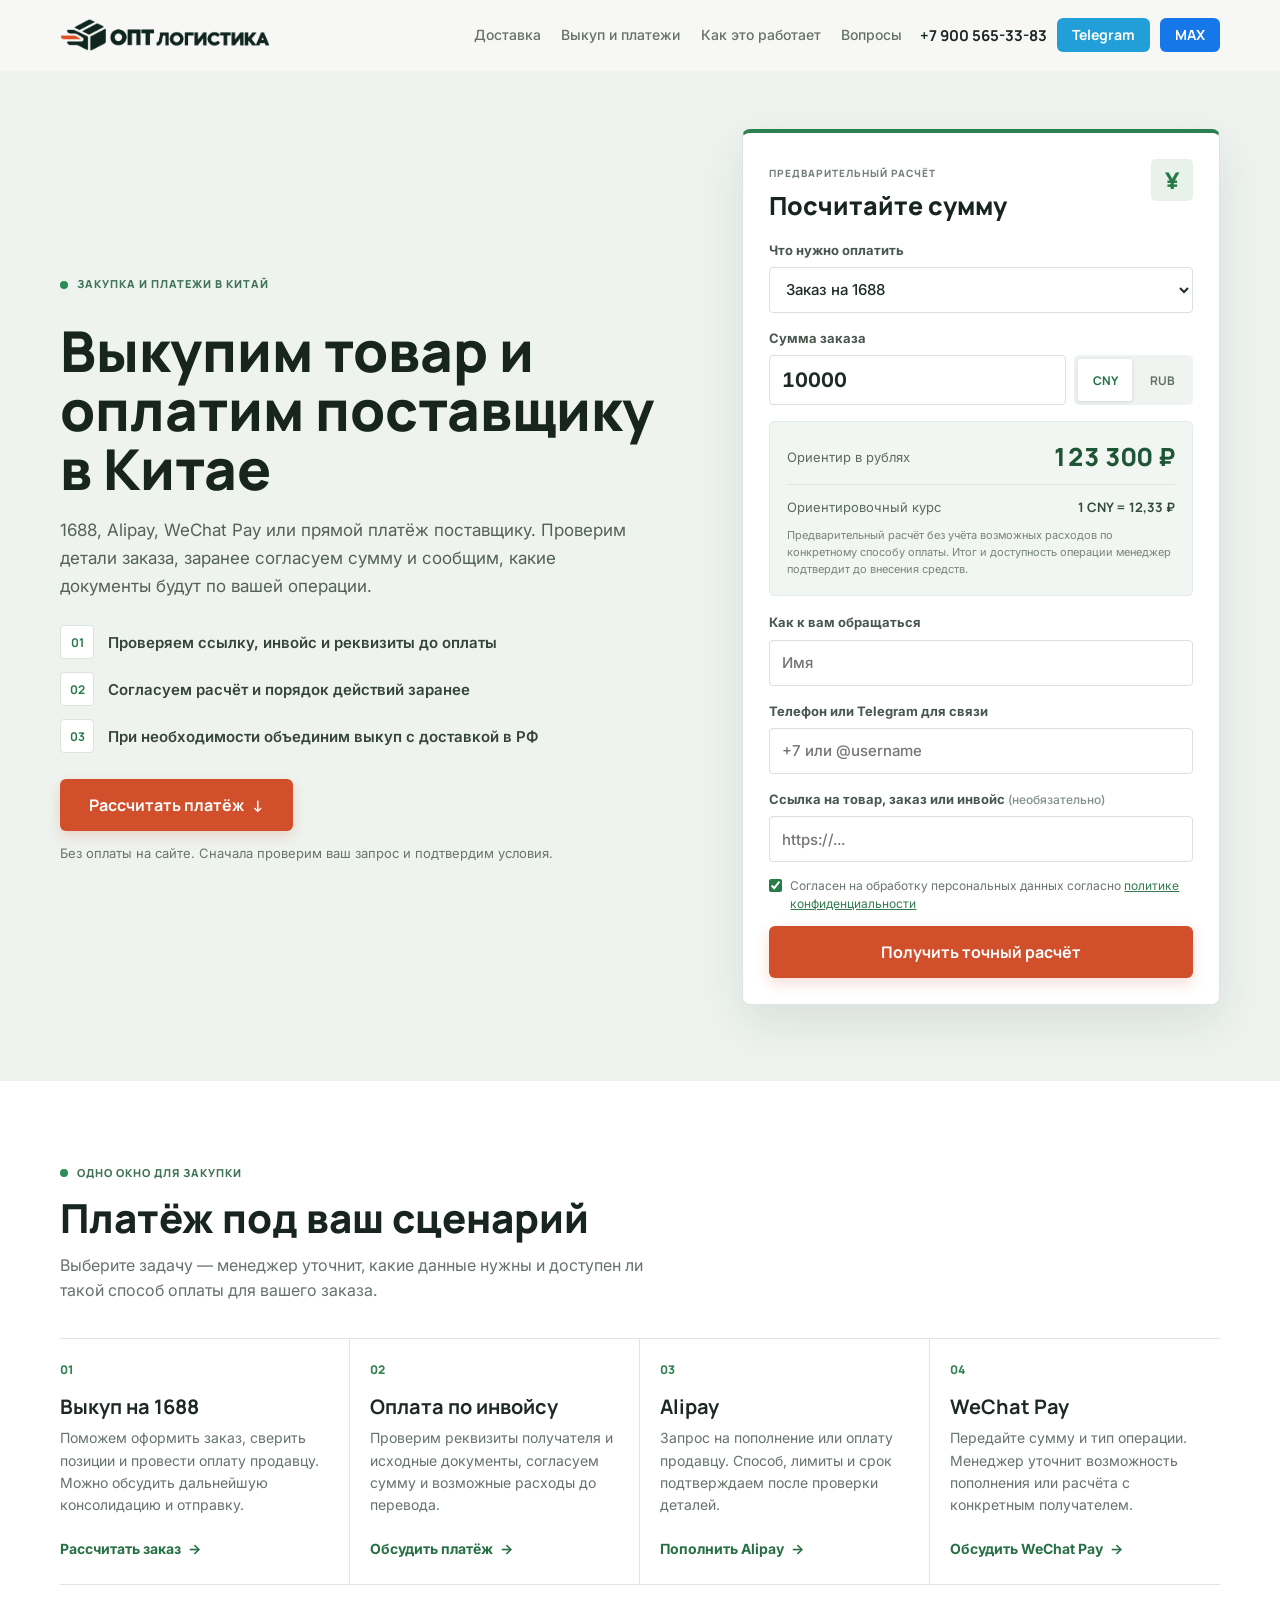
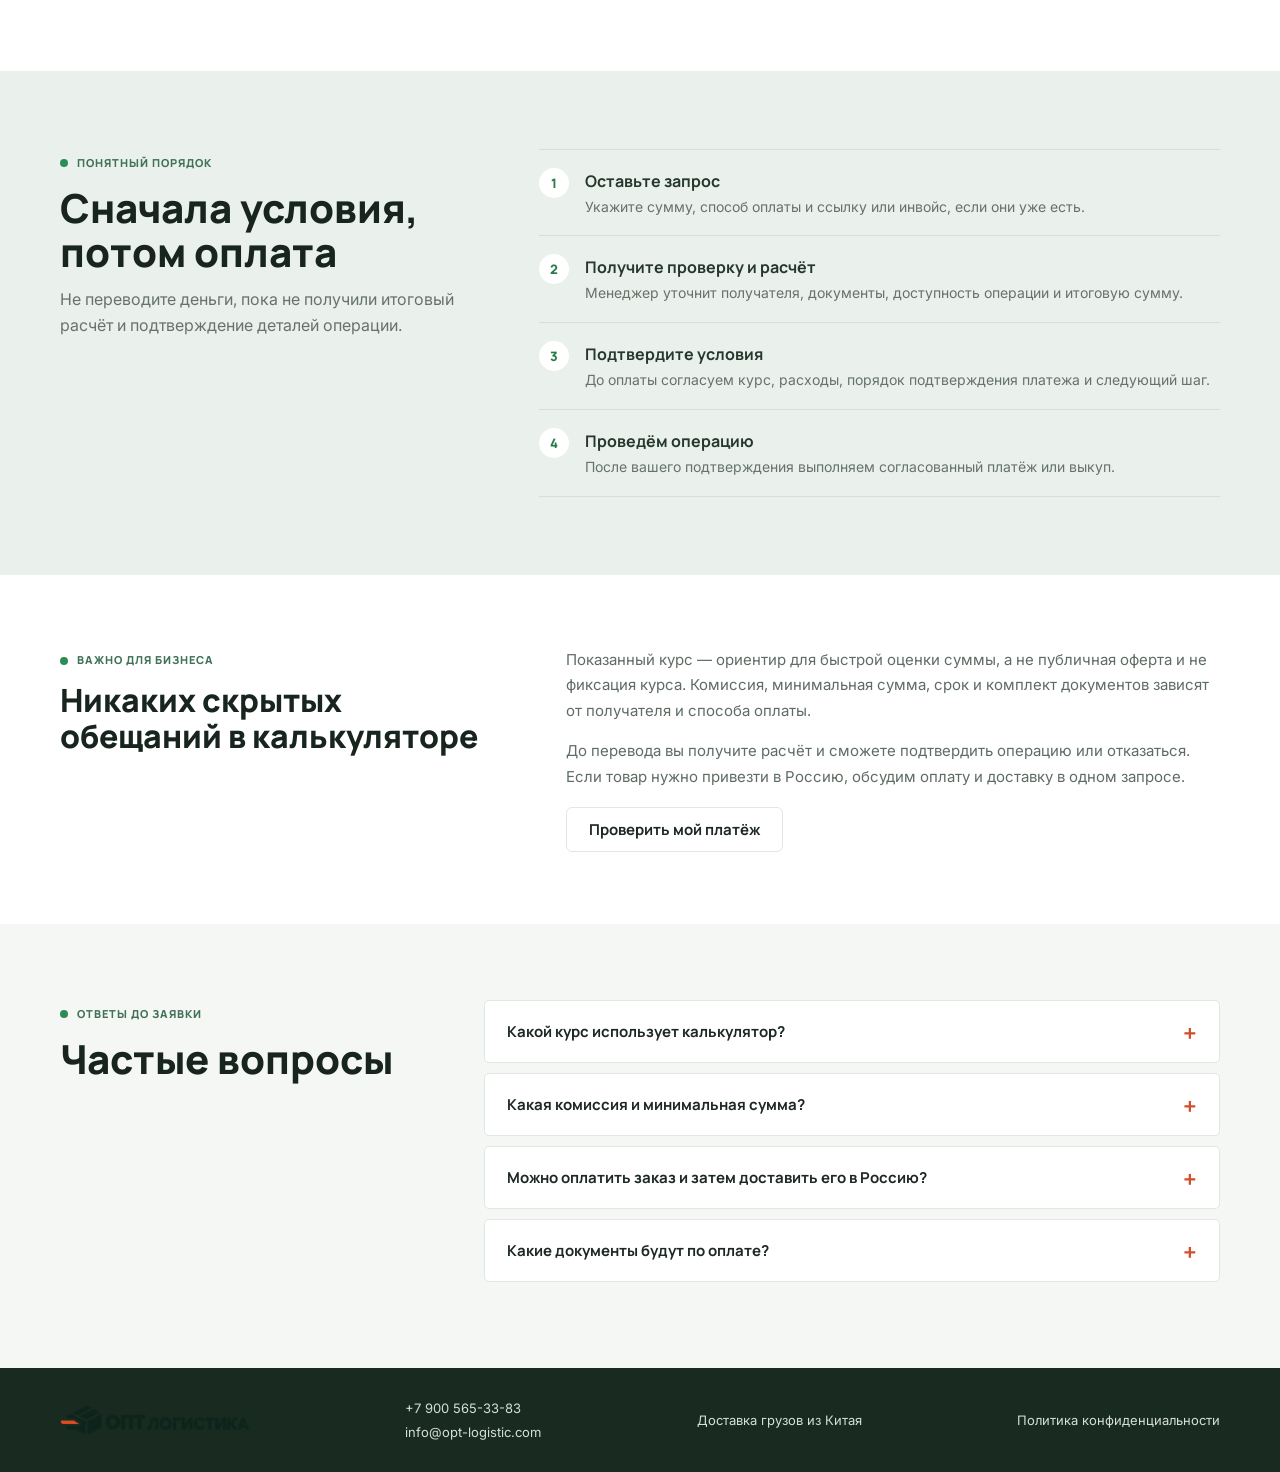
==== buyout.html @ c86628d2 "Add China supplier payment page" ====
<!DOCTYPE html>
<html lang="ru">
<head>
  <meta charset="UTF-8">
  <meta name="viewport" content="width=device-width, initial-scale=1.0">
  <meta name="theme-color" content="#f7f8f6">
  <meta name="description" content="Выкуп товаров у поставщиков в Китае и оплата заказов 1688, Alipay и WeChat Pay. Рассчитайте сумму и согласуйте условия с менеджером Опт-Логистик до оплаты.">
  <meta property="og:title" content="Выкуп и оплата поставщикам в Китае — Опт-Логистик">
  <meta property="og:description" content="Выкуп у поставщиков, оплата 1688, Alipay и WeChat Pay. Предварительный расчёт и согласование условий до платежа.">
  <meta property="og:type" content="website">
  <link rel="icon" type="image/png" href="pic-ico.png">
  <link rel="apple-touch-icon" href="pic-ico.png">
  <link rel="preconnect" href="https://fonts.googleapis.com">
  <link rel="preconnect" href="https://fonts.gstatic.com" crossorigin>
  <link href="https://fonts.googleapis.com/css2?family=Manrope:wght@500;600;700;800&family=Inter:wght@400;500;600;700&display=swap" rel="stylesheet">
  <link rel="stylesheet" href="style.css">
  <link rel="stylesheet" href="buyout.css">
  <title>Выкуп и оплата поставщикам в Китае — Опт-Логистик</title>
  <script>
    (function(m,e,t,r,i,k,a){m[i]=m[i]||function(){(m[i].a=m[i].a||[]).push(arguments)};m[i].l=1*new Date();for(var j=0;j<e.scripts.length;j++){if(e.scripts[j].src===r)return}k=e.createElement(t),a=e.getElementsByTagName(t)[0],k.async=1,k.src=r,a.parentNode.insertBefore(k,a)})(window,document,'script','https://mc.yandex.ru/metrika/tag.js?id=113700526','ym');
    ym(113700526,'init',{ssr:true,webvisor:true,clickmap:true,ecommerce:"dataLayer",referrer:document.referrer,url:location.href,accurateTrackBounce:true,trackLinks:true});
  </script>
</head>
<body class="buyout-page">
  <noscript><div><img src="https://mc.yandex.ru/watch/113700526" style="position:absolute;left:-9999px" alt=""></div></noscript>
  <header class="header">
    <div class="container header__inner">
      <a href="index.html" class="logo" aria-label="Опт-Логистик — главная"><img class="logo__image" src="logo.png" alt="Опт-Логистик" width="280" height="70"></a>
      <nav class="nav" aria-label="Основная навигация">
        <a href="index.html#calc">Доставка</a>
        <a href="#services">Выкуп и платежи</a>
        <a href="#steps">Как это работает</a>
        <a href="#faq">Вопросы</a>
      </nav>
      <div class="header__contacts">
        <a class="header__phone" data-cfg-href="tel" data-cfg="phone" href="tel:+79005653383">+7 900 565-33-83</a>
        <a class="btn btn--tg btn--sm" data-cfg-href="telegram" href="#" target="_blank" rel="noopener">Telegram</a>
        <a class="btn btn--max btn--sm" data-cfg-href="max" href="#" target="_blank" rel="noopener">MAX</a>
      </div>
    </div>
  </header>

  <main>
    <section class="buyout-hero">
      <div class="container buyout-hero__grid">
        <div class="buyout-hero__copy">
          <p class="buyout-eyebrow"><span></span> ЗАКУПКА И ПЛАТЕЖИ В КИТАЙ</p>
          <h1>Выкупим товар и оплатим поставщику в Китае</h1>
          <p class="buyout-lead">1688, Alipay, WeChat Pay или прямой платёж поставщику. Проверим детали заказа, заранее согласуем сумму и сообщим, какие документы будут по вашей операции.</p>
          <div class="buyout-points">
            <div><b>01</b><span>Проверяем ссылку, инвойс и реквизиты до оплаты</span></div>
            <div><b>02</b><span>Согласуем расчёт и порядок действий заранее</span></div>
            <div><b>03</b><span>При необходимости объединим выкуп с доставкой в РФ</span></div>
          </div>
          <a class="btn btn--primary btn--lg" href="#buyout-calculator">Рассчитать платёж <span aria-hidden="true">↓</span></a>
          <p class="buyout-reassurance">Без оплаты на сайте. Сначала проверим ваш запрос и подтвердим условия.</p>
        </div>

        <section class="buyout-calc" id="buyout-calculator" aria-labelledby="calc-title">
          <div class="buyout-calc__top">
            <div><span class="buyout-step-label">ПРЕДВАРИТЕЛЬНЫЙ РАСЧЁТ</span><h2 id="calc-title">Посчитайте сумму</h2></div>
            <span class="buyout-calc__icon" aria-hidden="true">¥</span>
          </div>
          <label class="buyout-field">
            <span>Что нужно оплатить</span>
            <select id="buyout-service" name="service">
              <option value="1688">Заказ на 1688</option>
              <option value="supplier">Поставщику по инвойсу</option>
              <option value="alipay">Пополнение Alipay</option>
              <option value="wechat">Пополнение WeChat Pay</option>
              <option value="buyout">Выкуп товара под ключ</option>
            </select>
          </label>
          <div class="buyout-field">
            <span>Сумма заказа</span>
            <div class="buyout-amount">
              <input id="buyout-amount" type="number" min="1" step="any" inputmode="decimal" value="10000" aria-label="Сумма заказа" required>
              <div class="buyout-currency" role="group" aria-label="Валюта суммы">
                <button type="button" data-currency="CNY" aria-pressed="true">CNY</button>
                <button type="button" data-currency="RUB" aria-pressed="false">RUB</button>
              </div>
            </div>
          </div>
          <div class="buyout-result" aria-live="polite">
            <div class="buyout-result__line"><span id="buyout-output-label">Ориентир в рублях</span><b id="buyout-output">123 300 ₽</b></div>
            <div class="buyout-result__details"><span>Ориентировочный курс</span><b id="buyout-rate">1 CNY = 12,33 ₽</b></div>
            <p>Предварительный расчёт без учёта возможных расходов по конкретному способу оплаты. Итог и доступность операции менеджер подтвердит до внесения средств.</p>
          </div>
          <form class="buyout-form" id="buyout-form">
            <label class="buyout-field"><span>Как к вам обращаться</span><input name="name" type="text" autocomplete="name" placeholder="Имя"></label>
            <label class="buyout-field"><span>Телефон или Telegram для связи</span><input name="contact" type="text" autocomplete="tel" required minlength="5" placeholder="+7 или @username"></label>
            <label class="buyout-field"><span>Ссылка на товар, заказ или инвойс <small>(необязательно)</small></span><input name="orderLink" type="url" placeholder="https://..."></label>
            <label class="buyout-consent"><input name="consent" type="checkbox" required checked><span>Согласен на обработку персональных данных согласно <a href="privacy.html">политике конфиденциальности</a></span></label>
            <button class="btn btn--primary btn--block btn--lg" id="buyout-submit" type="submit">Получить точный расчёт</button>
            <p class="buyout-form__status" id="buyout-status" role="status" aria-live="polite"></p>
          </form>
        </section>
      </div>
    </section>

    <section class="buyout-service-band" id="services">
      <div class="container">
        <div class="buyout-section-heading">
          <span class="buyout-eyebrow"><span></span> ОДНО ОКНО ДЛЯ ЗАКУПКИ</span>
          <h2>Платёж под ваш сценарий</h2>
          <p>Выберите задачу — менеджер уточнит, какие данные нужны и доступен ли такой способ оплаты для вашего заказа.</p>
        </div>
        <div class="buyout-service-grid">
          <article class="buyout-service"><span class="buyout-service__number">01</span><h3>Выкуп на 1688</h3><p>Поможем оформить заказ, сверить позиции и провести оплату продавцу. Можно обсудить дальнейшую консолидацию и отправку.</p><a href="#buyout-calculator" data-preset="1688">Рассчитать заказ <span>→</span></a></article>
          <article class="buyout-service"><span class="buyout-service__number">02</span><h3>Оплата по инвойсу</h3><p>Проверим реквизиты получателя и исходные документы, согласуем сумму и возможные расходы до перевода.</p><a href="#buyout-calculator" data-preset="supplier">Обсудить платёж <span>→</span></a></article>
          <article class="buyout-service"><span class="buyout-service__number">03</span><h3>Alipay</h3><p>Запрос на пополнение или оплату продавцу. Способ, лимиты и срок подтверждаем после проверки деталей.</p><a href="#buyout-calculator" data-preset="alipay">Пополнить Alipay <span>→</span></a></article>
          <article class="buyout-service"><span class="buyout-service__number">04</span><h3>WeChat Pay</h3><p>Передайте сумму и тип операции. Менеджер уточнит возможность пополнения или расчёта с конкретным получателем.</p><a href="#buyout-calculator" data-preset="wechat">Обсудить WeChat Pay <span>→</span></a></article>
        </div>
      </div>
    </section>

    <section class="buyout-how" id="steps">
      <div class="container buyout-how__grid">
        <div><span class="buyout-eyebrow"><span></span> ПОНЯТНЫЙ ПОРЯДОК</span><h2>Сначала условия, потом оплата</h2><p>Не переводите деньги, пока не получили итоговый расчёт и подтверждение деталей операции.</p></div>
        <ol class="buyout-steps">
          <li><span>1</span><div><b>Оставьте запрос</b><p>Укажите сумму, способ оплаты и ссылку или инвойс, если они уже есть.</p></div></li>
          <li><span>2</span><div><b>Получите проверку и расчёт</b><p>Менеджер уточнит получателя, документы, доступность операции и итоговую сумму.</p></div></li>
          <li><span>3</span><div><b>Подтвердите условия</b><p>До оплаты согласуем курс, расходы, порядок подтверждения платежа и следующий шаг.</p></div></li>
          <li><span>4</span><div><b>Проведём операцию</b><p>После вашего подтверждения выполняем согласованный платёж или выкуп.</p></div></li>
        </ol>
      </div>
    </section>

    <section class="buyout-proof">
      <div class="container buyout-proof__inner"><div><span class="buyout-eyebrow"><span></span> ВАЖНО ДЛЯ БИЗНЕСА</span><h2>Никаких скрытых обещаний в калькуляторе</h2></div><div class="buyout-proof__copy"><p>Показанный курс — ориентир для быстрой оценки суммы, а не публичная оферта и не фиксация курса. Комиссия, минимальная сумма, срок и комплект документов зависят от получателя и способа оплаты.</p><p>До перевода вы получите расчёт и сможете подтвердить операцию или отказаться. Если товар нужно привезти в Россию, обсудим оплату и доставку в одном запросе.</p><a href="#buyout-calculator" class="btn btn--outline">Проверить мой платёж</a></div></div>
    </section>

    <section class="buyout-faq" id="faq">
      <div class="container buyout-faq__grid"><div><span class="buyout-eyebrow"><span></span> ОТВЕТЫ ДО ЗАЯВКИ</span><h2>Частые вопросы</h2></div><div class="faq">
        <details><summary>Какой курс использует калькулятор?</summary><p>Для предварительной оценки сейчас используется ориентир 12,33 ₽ за юань. Он не фиксирует условия операции. Менеджер подтвердит доступный курс и итоговую сумму до оплаты.</p></details>
        <details><summary>Какая комиссия и минимальная сумма?</summary><p>Не подставляем неподтверждённый единый тариф: стоимость и минимальная сумма могут зависеть от получателя и способа платежа. Запросите расчёт для конкретной операции.</p></details>
        <details><summary>Можно оплатить заказ и затем доставить его в Россию?</summary><p>Да, оставьте ссылку на заказ и сообщите, что требуется доставка. Менеджер уточнит доступность выкупа и отдельно рассчитает логистику.</p></details>
        <details><summary>Какие документы будут по оплате?</summary><p>Состав документов зависит от маршрута платежа и типа сделки. Уточните задачу до оплаты — менеджер перечислит, что можно предоставить по вашему сценарию.</p></details>
      </div></div>
    </section>
  </main>

  <footer class="buyout-footer"><div class="container buyout-footer__inner"><a href="index.html" class="logo"><img class="logo__image" src="logo.png" alt="Опт-Логистик" width="280" height="70"></a><div><a data-cfg-href="tel" data-cfg="phone" href="tel:+79005653383">+7 900 565-33-83</a><a data-cfg-href="mailto" data-cfg="email" href="mailto:info@opt-logistic.com">info@opt-logistic.com</a></div><a href="index.html">Доставка грузов из Китая</a><a href="privacy.html">Политика конфиденциальности</a></div></footer>
  <script src="config.js"></script>
  <script src="buyout.js"></script>
</body>
</html>
---- style.css ----
/* =====================================================================
   КаргоМост — стили лендинга
   ===================================================================== */
:root {
  --navy: #152720;
  --navy-2: #21392f;
  --ink: #1d2824;
  --muted: #65716b;
  --line: #e2e7e3;
  --bg: #f7f8f6;
  --bg-alt: #eef2ef;
  --accent: #d14f2a;
  --accent-2: #ed7148;
  --accent-soft: #fbece6;
  --green: #26784b;
  --green-soft: #e7f2ea;
  --red: #e5484d;
  --red-soft: #fdecec;
  --tg: #229ed9;
  --max: #1677e8;
  --radius: 8px;
  --shadow: 0 5px 18px rgba(21, 39, 32, .06);
  --shadow-lg: 0 16px 42px rgba(21, 39, 32, .11);
}

*, *::before, *::after { box-sizing: border-box; }
[hidden] { display: none !important; }
html { scroll-behavior: smooth; scroll-padding-top: 84px; }
body {
  margin: 0; font-family: 'Inter', system-ui, -apple-system, sans-serif;
  color: var(--ink); background: var(--bg); line-height: 1.55; font-size: 16px;
  -webkit-font-smoothing: antialiased; text-rendering: optimizeLegibility;
}
h1, h2, h3, h4 { font-family: 'Manrope', sans-serif; line-height: 1.12; margin: 0 0 .55em; letter-spacing: 0; }
h1 { font-size: clamp(30px, 4.4vw, 52px); font-weight: 800; }
h2 { font-size: clamp(24px, 3vw, 38px); font-weight: 800; }
h3 { font-size: 19px; font-weight: 700; }
p { margin: 0 0 1em; }
a { color: inherit; }
img { max-width: 100%; display: block; }
html, body { width: 100%; max-width: 100%; overflow-x: clip; }
*, *::before, *::after { box-sizing: border-box; }

.container { width: 100%; max-width: 1200px; margin: 0 auto; padding: 0 20px; }
.container--narrow { max-width: 820px; }
.accent { color: var(--accent); }
.muted { color: var(--muted); }
.card { background: #fff; border: 1px solid var(--line); border-radius: var(--radius); box-shadow: var(--shadow); }

/* ---------- Кнопки ---------- */
.btn {
  display: inline-flex; align-items: center; justify-content: center; gap: 8px;
  padding: 14px 22px; border-radius: 6px; border: 1px solid transparent;
  font: 700 15px/1 'Manrope', sans-serif; text-decoration: none; cursor: pointer;
  transition: transform .15s, box-shadow .15s, background .15s; white-space: nowrap;
}
.btn:hover { transform: translateY(-1px); }
.btn:active { transform: translateY(0); }
.btn:disabled { opacity: .45; cursor: not-allowed; transform: none; }
.btn--primary { background: var(--accent); color: #fff; box-shadow: 0 5px 14px rgba(209, 79, 42, .2); }
.btn--primary:hover { background: #b94120; box-shadow: 0 8px 20px rgba(209, 79, 42, .25); }
.btn--outline { border-color: var(--line); background: #fff; color: var(--ink); }
.btn--outline:hover { border-color: var(--accent); color: var(--accent); }
.btn--ghost { background: transparent; color: var(--muted); }
.btn--tg { background: var(--tg); color: #fff; }
.btn--max { background: var(--max); color: #fff; }
.btn--max:hover { background: #0d63c9; box-shadow: 0 8px 20px rgba(22, 119, 232, .22); }
.btn--sm { padding: 9px 14px; font-size: 14px; }
.btn--lg { padding: 17px 28px; font-size: 16px; }
.btn--block { width: 100%; }

/* ---------- Топбар ---------- */
.topbar { background: var(--navy); color: #e4ece6; font-size: 13px; }
.topbar__inner { display: flex; align-items: center; justify-content: center; gap: 10px; padding: 9px 20px; flex-wrap: wrap; text-align: center; }
.topbar b { color: #fff; }
.topbar__dot { width: 8px; height: 8px; border-radius: 50%; background: #3ddc84; box-shadow: 0 0 0 0 rgba(61, 220, 132, .6); animation: pulse 2s infinite; }
.topbar__link { color: var(--accent-2); font-weight: 600; text-decoration: none; }
@keyframes pulse { 70% { box-shadow: 0 0 0 8px rgba(61, 220, 132, 0); } 100% { box-shadow: 0 0 0 0 rgba(61, 220, 132, 0); } }
.countdown { font: 800 15px/1 'Manrope', monospace; color: #fff; background: rgba(255, 255, 255, .1); padding: 5px 9px; border-radius: 8px; font-variant-numeric: tabular-nums; }

/* ---------- Шапка ---------- */
.header { position: sticky; top: 0; z-index: 50; background: rgba(247, 248, 246, .94); backdrop-filter: blur(14px); border-bottom: 1px solid transparent; transition: box-shadow .2s, border-color .2s; }
.header.scrolled { box-shadow: 0 4px 20px rgba(11, 27, 51, .06); border-color: var(--line); }
.header__inner { display: flex; align-items: center; gap: 18px; height: 70px; }
.logo { display: flex; align-items: center; gap: 10px; text-decoration: none; font: 800 20px 'Manrope', sans-serif; color: var(--navy); flex: 0 0 auto; }
.logo__image { display: block; width: 210px; height: 54px; object-fit: contain; object-position: left center; }
.logo__image--footer { width: 240px; height: 62px; padding: 6px 10px; background: #fff; border-radius: 4px; }
.logo__mark { width: 38px; height: 38px; border-radius: 6px; display: grid; place-items: center; color: #fff; background: var(--navy); }
.logo--light { color: #fff; }
.nav { display: flex; gap: clamp(10px, 1.35vw, 18px); margin-left: auto; flex: 0 1 auto; }
.nav a { text-decoration: none; color: var(--muted); font-weight: 500; font-size: 14px; white-space: nowrap; }
.nav a:hover { color: var(--ink); }
.header__contacts { display: flex; align-items: center; gap: 10px; flex: 0 0 auto; }
.contact-actions { display: flex; flex-wrap: wrap; gap: 8px; }
.header__phone { font: 700 15px 'Manrope', sans-serif; text-decoration: none; white-space: nowrap; }

/* ---------- Hero ---------- */
.hero { padding: 64px 0 76px; background: linear-gradient(90deg, rgba(247, 248, 246, .97) 0%, rgba(247, 248, 246, .93) 42%, rgba(247, 248, 246, .48) 100%), url("hero-back.png") center right / cover no-repeat; }
.hero__grid { display: grid; grid-template-columns: 1.08fr .92fr; gap: 56px; align-items: center; }
.hero__text { padding: 20px 0; }
.hero__text h1 { max-width: 680px; font-size: clamp(34px, 4vw, 54px); line-height: 1.07; }
.pill { display: inline-block; padding: 7px 11px; border-radius: 4px; background: #e8eeea; color: var(--navy); font-weight: 700; font-size: 12px; margin-bottom: 20px; }
.hero__sub { font-size: 17px; color: var(--muted); max-width: 580px; line-height: 1.65; }
.hero__bullets { list-style: none; padding: 0; margin: 22px 0 30px; display: grid; grid-template-columns: 1fr 1fr; gap: 10px 20px; }
.hero__bullets li { display: flex; gap: 10px; align-items: flex-start; font-weight: 500; }
.hero__actions { display: flex; flex-wrap: wrap; gap: 12px; }
.hero__actions .btn { min-height: 52px; }
.check { flex: none; width: 22px; height: 22px; border-radius: 50%; display: grid; place-items: center; background: var(--green-soft); color: var(--green); font-size: 13px; font-weight: 800; }
.hero__stats { display: flex; gap: 36px; padding-top: 22px; border-top: 1px solid var(--line); }
.hero__stats b { display: block; font: 800 28px 'Manrope', sans-serif; color: var(--navy); }
.hero__stats span { color: var(--muted); font-size: 14px; }

/* ---------- Калькулятор ---------- */
.calc { padding: 30px; position: relative; box-shadow: var(--shadow-lg); border-radius: 8px; border-color: #dfe5e0; }
.calc__head { display: flex; justify-content: space-between; align-items: center; margin-bottom: 14px; }
.calc__head h2 { font-size: 22px; margin: 0; }
.calc__badge { font-size: 12px; font-weight: 600; color: var(--green); background: var(--green-soft); padding: 4px 10px; border-radius: 999px; }
.field { display: block; margin-bottom: 14px; }
.field > span { display: block; font-size: 13px; font-weight: 600; color: var(--muted); margin-bottom: 6px; }
.field input, .field select {
  width: 100%; padding: 12px 14px; border: 1px solid var(--line); border-radius: 5px;
  font: 500 16px 'Inter', sans-serif; color: var(--ink); background: #fff; transition: border-color .15s, box-shadow .15s;
}
.field input:focus, .field select:focus { outline: none; border-color: var(--accent); box-shadow: 0 0 0 4px rgba(255, 106, 26, .12); }
.field input.invalid { border-color: var(--red); }
.field-row { display: grid; grid-template-columns: 1fr 1fr; gap: 12px; }
.seg { display: grid; grid-template-columns: repeat(4, 1fr); gap: 3px; background: var(--bg-alt); padding: 4px; border-radius: 6px; }
.seg button { border: 0; background: transparent; padding: 10px 0; border-radius: 4px; font: 600 14px 'Manrope', sans-serif; color: var(--muted); cursor: pointer; transition: all .15s; }
.seg button.active { background: #fff; color: var(--ink); box-shadow: 0 1px 4px rgba(21, 39, 32, .1); }
.calc__result { background: var(--navy); color: #fff; border-radius: 6px; padding: 20px; margin: 8px 0 16px; }
.calc__label { font-size: 12px; text-transform: uppercase; letter-spacing: .06em; color: #9fb0cc; }
.calc__price b { display: block; font: 800 26px 'Manrope', sans-serif; margin: 2px 0; font-variant-numeric: tabular-nums; }
.calc__price small { color: #9fb0cc; }
.calc__meta { display: grid; grid-template-columns: repeat(3, 1fr); gap: 8px; margin-top: 14px; padding-top: 14px; border-top: 1px solid rgba(255, 255, 255, .12); }
.calc__meta span { display: block; font-size: 12px; color: #9fb0cc; }
.calc__meta b { font: 700 15px 'Manrope', sans-serif; }
.calc__saving { margin-top: 12px; padding: 9px 12px; border-radius: 10px; background: rgba(61, 220, 132, .14); color: #8ff0b8; font-size: 14px; }
.calc__saving.warn { background: rgba(255, 138, 61, .16); color: #ffc49b; }
.calc__note { font-size: 13px; color: var(--muted); text-align: center; margin: 10px 0 0; }

/* ---------- Trustbar ---------- */
.trustbar { border-top: 1px solid var(--line); border-bottom: 1px solid var(--line); background: #fff; }
.trustbar__inner { display: flex; align-items: center; gap: 24px; padding: 18px 20px; flex-wrap: wrap; }
.trustbar__title { color: var(--muted); font-size: 14px; }
.trustbar__items { display: flex; gap: 28px; flex-wrap: wrap; }
.trustbar__items span { font: 700 15px 'Manrope', sans-serif; color: #7d8881; }

/* ---------- Секции ---------- */
.section { padding: 84px 0; }
.section--alt { background: var(--bg-alt); }
.section--dark { background: linear-gradient(160deg, var(--navy), var(--navy-2)); color: #fff; }
.section__head { text-align: center; max-width: 760px; margin: 0 auto 42px; }
.section__head p { color: var(--muted); font-size: 17px; }
.eyebrow { display: inline-block; font: 700 13px 'Manrope', sans-serif; text-transform: uppercase; letter-spacing: .08em; color: var(--accent); margin-bottom: 12px; }
.eyebrow--light { color: var(--accent-2); }

/* ---------- Боли ---------- */
.pains { display: grid; grid-template-columns: repeat(3, 1fr); gap: 20px; }
.pain { background: #fff; border: 1px solid var(--line); border-radius: var(--radius); padding: 24px; display: flex; flex-direction: column; }
.pain__ico { font-size: 30px; margin-bottom: 12px; }
.pain p { color: var(--muted); flex: 1; }
.pain__fix { font-size: 14px; font-weight: 600; color: var(--green); background: var(--green-soft); padding: 9px 12px; border-radius: 4px; }
.pain--cta { background: linear-gradient(160deg, var(--navy), var(--navy-2)); color: #fff; justify-content: center; align-items: flex-start; border: 0; }
.pain--cta h3 { font-size: 22px; margin-bottom: 18px; }

/* ---------- Способы доставки ---------- */
.methods { display: grid; grid-template-columns: repeat(4, 1fr); gap: 18px; align-items: stretch; }
.method { position: relative; background: #fff; border: 1px solid var(--line); border-radius: var(--radius); padding: 24px 20px; display: flex; flex-direction: column; }
.method--hl { border-color: var(--accent); box-shadow: 0 12px 30px rgba(209, 79, 42, .12); transform: translateY(-4px); z-index: 1; }
.method__badge { position: absolute; top: 12px; right: 12px; background: var(--accent-soft); color: var(--accent); font: 700 11px 'Manrope', sans-serif; padding: 5px 8px; border-radius: 3px; white-space: nowrap; }
.method__ico { font-size: 34px; margin-bottom: 10px; }
.method h3 { font-size: 22px; margin-bottom: 4px; }
.method__tag { color: var(--muted); font-size: 14px; min-height: 42px; }
.method__price { font: 600 15px 'Manrope', sans-serif; }
.method__price b { font-size: 32px; font-weight: 800; color: var(--navy); }
.method__rub { color: var(--muted); font-size: 14px; margin-bottom: 14px; }
.method ul { list-style: none; padding: 14px 0 0; margin: 0 0 20px; border-top: 1px solid var(--line); flex: 1; }
.method li { font-size: 14px; color: var(--muted); padding: 3px 0; }
.method li b { color: var(--ink); }

/* ---------- Сравнение ---------- */
.compare { overflow: hidden; }
.compare__row { display: grid; grid-template-columns: 1fr 1.3fr 1.3fr; border-bottom: 1px solid var(--line); }
.compare__row:last-child { border-bottom: 0; }
.compare__row > div { padding: 16px 22px; }
.compare__row > div:first-child { font-weight: 600; }
.compare__row--head { background: var(--bg-alt); font: 700 15px 'Manrope', sans-serif; }
.compare__us { color: var(--accent); }
.compare .no { color: var(--muted); }
.compare .no::before { content: '✕  '; color: var(--red); font-weight: 800; }
.compare .yes { background: #fffaf6; font-weight: 600; }
.compare .yes::before { content: '✓  '; color: var(--green); font-weight: 800; }

/* ---------- Шаги ---------- */
.steps { list-style: none; padding: 0; margin: 0; display: grid; grid-template-columns: repeat(3, 1fr); gap: 20px; counter-reset: s; }
.step { background: #fff; border: 1px solid var(--line); border-radius: var(--radius); padding: 24px; position: relative; }
.step__n { width: 38px; height: 38px; border-radius: 5px; display: grid; place-items: center; background: var(--navy); color: #fff; font: 800 16px 'Manrope', sans-serif; margin-bottom: 14px; }
.step p { color: var(--muted); font-size: 15px; }
.step__time { font-size: 13px; font-weight: 600; color: var(--navy); background: var(--bg-alt); padding: 5px 10px; border-radius: 8px; }

/* ---------- Что входит ---------- */
.included { display: grid; grid-template-columns: .9fr 1.1fr; gap: 48px; align-items: center; }
.included__list { list-style: none; padding: 0; margin: 0; display: grid; grid-template-columns: 1fr 1fr; gap: 12px; }
.included__list li { display: flex; gap: 10px; align-items: center; padding: 14px 16px; background: var(--bg-alt); border-radius: 5px; font-weight: 500; font-size: 15px; }
.included__list li.opt { background: #fff; border: 1px dashed var(--line); color: var(--muted); }
.plus { flex: none; width: 22px; height: 22px; border-radius: 50%; display: grid; place-items: center; background: var(--accent-soft); color: var(--accent); font-weight: 800; }

/* ---------- Отзывы ---------- */
.reviews { display: grid; grid-template-columns: repeat(3, 1fr); gap: 20px; }
.review { margin: 0; padding: 26px; display: flex; flex-direction: column; }
.review__stars { color: #f5a623; letter-spacing: 2px; margin-bottom: 10px; }
.review blockquote { margin: 0 0 18px; flex: 1; color: var(--ink); }
.review figcaption b { display: block; }
.review figcaption span { color: var(--muted); font-size: 14px; }

/* ---------- Гарантия ---------- */
.guarantee { display: flex; gap: 32px; padding: 40px; border: 1px solid #c9ddce; border-left: 4px solid var(--green); background: #f4f8f4; }
.guarantee__seal { flex: none; width: 64px; height: 64px; border-radius: 6px; display: grid; place-items: center; background: var(--green); color: #fff; }
.guarantee__grid { display: grid; grid-template-columns: repeat(3, 1fr); gap: 22px; margin: 22px 0 16px; }
.guarantee__grid p { color: var(--muted); font-size: 15px; margin: 0; }
.guarantee__legal { font-size: 13px; color: var(--muted); margin: 0; }

/* ---------- Квиз ---------- */
.quiz-wrap { display: grid; grid-template-columns: 1fr 1fr; gap: 56px; align-items: center; }
.quiz-wrap__text h2 { color: #fff; }
.quiz-wrap__perks { list-style: none; padding: 0; margin: 24px 0; display: grid; gap: 12px; color: #dbe4f3; font-size: 16px; }
.quiz-wrap__deadline { background: rgba(255, 255, 255, .06); border: 1px solid rgba(255, 255, 255, .12); border-radius: 6px; padding: 18px; display: flex; flex-direction: column; gap: 10px; color: #dbe4f3; }
.quiz-wrap__deadline b { color: #fff; }
.countdown--big { font-size: 28px; padding: 10px 14px; align-self: flex-start; background: rgba(255, 106, 26, .18); color: #fff; }
.quiz { padding: 30px; color: var(--ink); min-height: 470px; display: flex; flex-direction: column; border-radius: 8px; }
.quiz__progress { height: 8px; background: var(--bg-alt); border-radius: 99px; overflow: hidden; }
.quiz__bar { height: 100%; width: 15%; background: linear-gradient(90deg, var(--accent-2), var(--accent)); border-radius: 99px; transition: width .4s ease; }
.quiz__step-label { font-size: 13px; color: var(--muted); font-weight: 600; margin: 10px 0 18px; }
.quiz__step { display: none; border: 0; padding: 0; margin: 0; flex: 1; }
.quiz__step.active { display: block; animation: fadeIn .3s ease; }
.quiz__step legend { font: 800 22px 'Manrope', sans-serif; margin-bottom: 18px; padding: 0; }
.quiz__almost { color: var(--green); font-weight: 600; margin-top: -6px; }
.options { display: grid; grid-template-columns: 1fr 1fr; gap: 12px; }
.opt-card input { position: absolute; opacity: 0; pointer-events: none; }
.opt-card span { display: flex; align-items: center; min-height: 72px; padding: 14px 16px; border: 1px solid var(--line); border-radius: 5px; font-weight: 600; cursor: pointer; transition: all .15s; }
.opt-card span:hover { border-color: var(--accent-2); background: #fffaf6; }
.opt-card input:checked + span { border-color: var(--accent); background: var(--accent-soft); box-shadow: 0 0 0 3px rgba(255, 106, 26, .15); }
.opt-card input:focus-visible + span { outline: 2px solid var(--accent); outline-offset: 2px; }
.consent { display: flex; gap: 10px; align-items: flex-start; font-size: 13px; color: var(--muted); }
.consent input { margin-top: 3px; accent-color: var(--accent); }
.quiz__nav { display: flex; justify-content: space-between; gap: 12px; margin-top: 20px; }
.quiz__nav .btn--primary { margin-left: auto; }
.quiz__done { text-align: center; margin: auto 0; }
.quiz__done-ico { font-size: 52px; }
.quiz__done p { color: var(--muted); }
@keyframes fadeIn { from { opacity: 0; transform: translateY(6px); } to { opacity: 1; transform: none; } }

/* ---------- FAQ ---------- */
.faq details { border: 1px solid var(--line); border-radius: 5px; margin-bottom: 10px; background: #fff; transition: box-shadow .2s; }
.faq details[open] { box-shadow: var(--shadow); }
.faq summary { list-style: none; cursor: pointer; padding: 20px 56px 20px 22px; font: 700 17px 'Manrope', sans-serif; position: relative; }
.faq summary::-webkit-details-marker { display: none; }
.faq summary::after { content: '+'; position: absolute; right: 22px; top: 50%; transform: translateY(-50%); font-size: 24px; color: var(--accent); transition: transform .2s; }
.faq details[open] summary::after { transform: translateY(-50%) rotate(45deg); }
.faq details p { padding: 0 22px 20px; margin: 0; color: var(--muted); }

/* ---------- Финальный CTA ---------- */
.final { background: var(--accent); color: #fff; padding: 64px 0; }
.final__inner { display: flex; align-items: center; justify-content: space-between; gap: 40px; }
.final h2 { color: #fff; max-width: 640px; }
.final p { opacity: .92; margin: 0; max-width: 600px; }
.final__btns { display: flex; gap: 12px; flex-wrap: wrap; }
.final .btn--primary { background: #fff; color: var(--accent); box-shadow: none; }

/* ---------- Подвал ---------- */
.footer { background: var(--navy); color: #9fb0cc; padding: 56px 0 24px; font-size: 14px; }
.footer__grid { display: grid; grid-template-columns: 2fr 1fr 1fr; gap: 40px; }
.footer h4 { color: #fff; font-size: 15px; margin-bottom: 12px; }
.footer a { display: block; text-decoration: none; margin-bottom: 8px; }
.footer a:hover { color: #fff; }
.footer__legal { margin: 10px 0 0; }
.footer__bottom { display: flex; justify-content: space-between; margin-top: 40px; padding-top: 20px; border-top: 1px solid rgba(255, 255, 255, .1); }
.footer__bottom a { display: inline; margin: 0; }

/* ---------- Модалка ---------- */
.modal { position: fixed; inset: 0; z-index: 100; display: grid; place-items: center; padding: 20px; }
.modal__backdrop { position: absolute; inset: 0; background: rgba(11, 27, 51, .6); backdrop-filter: blur(3px); }
.modal__box { position: relative; max-width: 440px; width: 100%; padding: 34px; text-align: center; animation: fadeIn .25s ease; }
.modal__ico { font-size: 44px; margin-bottom: 8px; }
.modal__box p { color: var(--muted); }
.modal__close { position: absolute; top: 10px; right: 14px; border: 0; background: none; font-size: 28px; color: var(--muted); cursor: pointer; }
.modal__skip { margin-top: 12px; border: 0; background: none; color: var(--muted); font-size: 14px; cursor: pointer; text-decoration: underline; }

/* ---------- Мобильная панель ---------- */
.mobile-bar { display: none; }

/* ---------- Анимация появления ---------- */
.reveal { opacity: 0; transform: translateY(18px); transition: opacity .6s ease, transform .6s ease; }
.reveal.in { opacity: 1; transform: none; }
.method--hl.reveal.in { transform: scale(1.04); }
@media (prefers-reduced-motion: reduce) { .reveal { opacity: 1; transform: none; transition: none; } * { animation: none !important; } }

/* =====================================================================
   АДАПТИВ
   ===================================================================== */
@media (max-width: 1080px) {
  .nav { display: none; }
  .header__contacts { margin-left: auto; }
  .methods { grid-template-columns: repeat(2, 1fr); gap: 24px; }
  .method--hl, .method--hl.reveal.in { transform: none; }
}
@media (min-width: 1081px) and (max-width: 1250px) {
  .header__inner { gap: 12px; }
  .logo__image { width: 180px; }
  .nav { gap: 10px; }
  .nav a { font-size: 13px; }
  .header__contacts { gap: 7px; }
  .header__phone { font-size: 14px; }
  .header__contacts .btn { padding-left: 10px; padding-right: 10px; }
}
@media (max-width: 900px) {
  .hero__grid, .quiz-wrap, .included { grid-template-columns: 1fr; gap: 36px; }
  .pains, .steps, .reviews { grid-template-columns: 1fr 1fr; }
  .guarantee { flex-direction: column; padding: 28px; }
  .guarantee__grid { grid-template-columns: 1fr; }
  .final__inner { flex-direction: column; align-items: flex-start; }
  .footer__grid { grid-template-columns: 1fr; gap: 24px; }
}
@media (max-width: 640px) {
  .container { min-width: 0; }
  .hero__grid, .calc, .quiz, .compare, .footer__grid { min-width: 0; }
  .hero__text, .hero__grid > *, .calc *, .quiz *, .compare__row > *, .footer__grid > * { min-width: 0; }
  .compare__row > div { overflow-wrap: anywhere; }
  body { padding-bottom: 76px; }
  .section { padding: 60px 0; }
  .hero { padding: 30px 0 46px; background-image: linear-gradient(180deg, rgba(247, 248, 246, .96) 0%, rgba(247, 248, 246, .92) 62%, rgba(233, 239, 234, .78) 100%), url("hero-back.png"); background-position: center, 62% center; background-size: cover; }
  .hero__grid { gap: 24px; }
  .hero__text { padding: 0; }
  .hero__text h1 { font-size: 36px; }
  .hero__sub { font-size: 16px; }
  .header__phone { display: none; }
  .header__inner { gap: 12px; }
  .logo__image { width: 170px; height: 46px; }
  .topbar { font-size: 13px; }
  .topbar__link { display: none; }
  .hero__bullets { grid-template-columns: 1fr; }
  .hero__actions .btn { width: 100%; }
  .hero__stats { gap: 20px; }
  .hero__stats b { font-size: 22px; }
  .pains, .steps, .reviews, .methods, .included__list, .options { grid-template-columns: 1fr; }
  .compare__row { grid-template-columns: 1fr 1fr; }
  .compare__row > div:first-child { grid-column: 1 / -1; padding-bottom: 0; color: var(--navy); }
  .compare__row--head > div:first-child { display: none; }
  .compare__row > div { padding: 12px 14px; font-size: 14px; }
  .calc { padding: 20px; }
  .calc__head h2 { font-size: 20px; }
  .quiz { padding: 22px; min-height: 0; }
  .opt-card span { min-height: 56px; }
  .final__btns { width: 100%; }
  .final__btns .btn { flex: 1; }
  .footer__bottom { flex-direction: column; gap: 10px; }
  .header__contacts { gap: 6px; }
  .header__contacts .btn { padding: 8px 9px; font-size: 13px; }
  .mobile-bar {
    display: grid; grid-template-columns: 1fr 1fr 1.4fr; gap: 8px; position: fixed; left: 0; right: 0; bottom: 0; z-index: 60;
    padding: 10px 14px calc(10px + env(safe-area-inset-bottom)); background: #fff; border-top: 1px solid var(--line);
    box-shadow: 0 -6px 24px rgba(11, 27, 51, .08);
  }
  .mobile-bar .btn { padding-left: 8px; padding-right: 8px; font-size: 13px; }
}

@media (max-width: 380px) {
  .container { padding-left: 16px; padding-right: 16px; }
  .field-row { gap: 8px; }
  .seg button { font-size: 12px; }
  .calc__meta { gap: 4px; }
  .calc__meta b { font-size: 13px; }
  .mobile-bar { padding-left: 10px; padding-right: 10px; gap: 6px; }
  .logo__image { width: 150px; }
}

@media (prefers-reduced-motion: reduce) {
  html { scroll-behavior: auto; }
}
---- buyout.css ----
.buyout-page { --buyout-ink: #18251f; --buyout-muted: #66736c; --buyout-line: #dfe6e1; --buyout-green: #20774a; }
.buyout-page .header__inner { gap: 18px; }
.buyout-page .nav { gap: clamp(12px, 1.6vw, 22px); }
.buyout-hero { padding: 58px 0 76px; background: #eef3ef; }
.buyout-hero__grid { display: grid; grid-template-columns: minmax(0, 1.04fr) minmax(390px, .82fr); gap: clamp(32px, 6vw, 80px); align-items: center; }
.buyout-hero__copy { max-width: 610px; }
.buyout-eyebrow { display: inline-flex; align-items: center; gap: 9px; color: #407257; font: 800 11px/1.3 'Manrope', sans-serif; letter-spacing: 1px; }
.buyout-eyebrow > span { display: inline-block; width: 8px; height: 8px; border-radius: 50%; background: #2c8c55; }
.buyout-hero h1 { max-width: 630px; margin: 18px 0; font-size: clamp(38px, 4.4vw, 58px); line-height: 1.05; color: var(--buyout-ink); }
.buyout-lead { max-width: 570px; color: #526159; font-size: 17px; line-height: 1.65; margin: 0 0 25px; }
.buyout-points { display: grid; gap: 13px; margin: 0 0 26px; }
.buyout-points > div { display: flex; gap: 14px; align-items: center; font-size: 15px; font-weight: 600; color: #34443a; }
.buyout-points b { flex: 0 0 34px; height: 34px; display: grid; place-items: center; background: #fff; border: 1px solid #dbe5dd; border-radius: 4px; color: #277b4a; font: 700 12px 'Manrope', sans-serif; }
.buyout-reassurance { margin: 12px 0 0; color: #68756d; font-size: 13px; }
.buyout-calc { padding: 26px; background: #fff; border: 1px solid #dce5de; border-top: 4px solid #2c8050; border-radius: 8px; box-shadow: 0 18px 48px rgba(27, 52, 38, .1); scroll-margin-top: 96px; }
.buyout-calc__top { display: flex; justify-content: space-between; align-items: flex-start; margin-bottom: 20px; }
.buyout-calc__top h2 { margin: 8px 0 0; color: var(--buyout-ink); font-size: 25px; }
.buyout-step-label { color: #728077; font: 800 10px 'Manrope', sans-serif; letter-spacing: 1px; }
.buyout-calc__icon { width: 42px; height: 42px; display: grid; place-items: center; border-radius: 5px; background: #e8f2eb; color: #267b49; font: 800 23px 'Manrope', sans-serif; }
.buyout-field { display: block; margin: 0 0 15px; }
.buyout-field > span { display: block; color: #48574e; font-size: 13px; font-weight: 700; margin-bottom: 7px; }
.buyout-field small { color: #849087; font-size: 12px; font-weight: 500; }
.buyout-field input, .buyout-field select { width: 100%; min-width: 0; height: 46px; border: 1px solid #d9e1db; border-radius: 4px; padding: 0 12px; background: #fff; color: #1e2c24; font: 500 15px 'Inter', sans-serif; }
.buyout-field input:focus, .buyout-field select:focus { outline: 2px solid rgba(39, 123, 74, .18); border-color: #347e50; }
.buyout-amount { display: grid; grid-template-columns: minmax(0, 1fr) auto; gap: 8px; }
.buyout-amount input { height: 50px; font-size: 20px; font-weight: 700; font-variant-numeric: tabular-nums; }
.buyout-currency { display: flex; align-items: stretch; padding: 4px; gap: 3px; background: #f0f4f1; border-radius: 5px; }
.buyout-currency button { min-width: 54px; padding: 0 10px; border: 0; border-radius: 3px; background: transparent; color: #627067; font: 700 12px 'Manrope', sans-serif; cursor: pointer; }
.buyout-currency button[aria-pressed="true"] { background: #fff; color: #1f7042; box-shadow: 0 1px 4px rgba(25, 50, 34, .13); }
.buyout-result { padding: 17px; margin: 16px 0; background: #f1f6f2; border: 1px solid #e3ece5; border-radius: 5px; }
.buyout-result__line, .buyout-result__details { display: flex; justify-content: space-between; align-items: center; gap: 12px; }
.buyout-result__line > span, .buyout-result__details > span { color: #5a6a60; font-size: 13px; }
.buyout-result__line > b { color: #1e5635; font: 800 25px 'Manrope', sans-serif; text-align: right; font-variant-numeric: tabular-nums; }
.buyout-result__details { padding: 12px 0 10px; margin-top: 10px; border-top: 1px solid #dce7de; }
.buyout-result__details > b { color: #324b3b; font: 700 13px 'Manrope', sans-serif; }
.buyout-result > p { margin: 0; color: #77847a; font-size: 11px; line-height: 1.55; }
.buyout-consent { display: flex; align-items: flex-start; gap: 8px; margin: 3px 0 14px; color: #69766d; font-size: 12px; line-height: 1.45; }
.buyout-consent input { flex: 0 0 auto; margin: 2px 0 0; accent-color: #267b49; }
.buyout-consent a { color: #357b50; }
.buyout-form__status { min-height: 0; margin: 10px 0 0; text-align: center; color: #267b49; font-size: 13px; }
.buyout-form__status:empty { display: none; }
.buyout-form__status.is-error { color: #b4392c; }
.buyout-service-band { padding: 78px 0 86px; background: #fff; }
.buyout-section-heading { max-width: 680px; margin-bottom: 34px; }
.buyout-section-heading h2, .buyout-how h2, .buyout-proof h2, .buyout-faq h2 { margin: 12px 0; color: var(--buyout-ink); font-size: clamp(28px, 3.2vw, 40px); }
.buyout-section-heading p, .buyout-how__grid > div > p { max-width: 620px; margin: 0; color: var(--buyout-muted); font-size: 16px; line-height: 1.6; }
.buyout-service-grid { display: grid; grid-template-columns: repeat(4, minmax(0, 1fr)); border-top: 1px solid var(--buyout-line); border-bottom: 1px solid var(--buyout-line); }
.buyout-service { min-height: 245px; padding: 22px 20px 24px 0; display: flex; flex-direction: column; align-items: flex-start; border-right: 1px solid var(--buyout-line); }
.buyout-service + .buyout-service { padding-left: 20px; }
.buyout-service:last-child { border-right: 0; }
.buyout-service__number { color: #318252; font: 800 12px 'Manrope', sans-serif; }
.buyout-service h3 { margin: 18px 0 9px; font-size: 20px; }
.buyout-service p { flex: 1; margin: 0 0 18px; color: #66736b; font-size: 14px; line-height: 1.6; }
.buyout-service a { color: #276f44; text-decoration: none; font-size: 14px; font-weight: 700; }
.buyout-service a span { padding-left: 4px; }
.buyout-how { padding: 78px 0; background: #eaf0ec; }
.buyout-how__grid { display: grid; grid-template-columns: .75fr 1.25fr; gap: 70px; align-items: start; }
.buyout-steps { list-style: none; margin: 0; padding: 0; border-top: 1px solid #d5dfd8; }
.buyout-steps li { display: flex; gap: 16px; padding: 18px 0; border-bottom: 1px solid #d5dfd8; }
.buyout-steps li > span { flex: 0 0 30px; height: 30px; display: grid; place-items: center; background: #fff; border-radius: 50%; color: #267b49; font: 800 13px 'Manrope', sans-serif; }
.buyout-steps b { display: block; margin: 2px 0 4px; color: #26372d; font: 700 16px 'Manrope', sans-serif; }
.buyout-steps p { margin: 0; color: #65736a; font-size: 14px; line-height: 1.55; }
.buyout-proof { padding: 72px 0; background: #fff; }
.buyout-proof__inner { display: grid; grid-template-columns: .8fr 1.2fr; gap: 70px; align-items: start; }
.buyout-proof h2 { font-size: 32px; }
.buyout-proof__copy p { max-width: 720px; color: #5e6c63; font-size: 15px; line-height: 1.7; }
.buyout-proof__copy .btn { margin-top: 3px; }
.buyout-faq { padding: 76px 0; background: #f5f7f5; }
.buyout-faq__grid { display: grid; grid-template-columns: .65fr 1.35fr; gap: 70px; align-items: start; }
.buyout-faq .faq details { border-color: #e1e7e2; }
.buyout-faq .faq summary { font-size: 15px; }
.buyout-faq .faq details p { font-size: 14px; line-height: 1.65; }
.buyout-footer { padding: 28px 0; color: #d4dfd7; background: #192b21; }
.buyout-footer__inner { display: flex; align-items: center; justify-content: space-between; gap: 24px; flex-wrap: wrap; }
.buyout-footer .logo__image { width: 190px; height: 48px; }
.buyout-footer__inner > div { display: flex; flex-direction: column; gap: 4px; }
.buyout-footer a { color: inherit; text-decoration: none; font-size: 13px; }
.buyout-footer a:hover { color: #fff; }
@media (max-width: 1080px) {
  .buyout-page .nav { display: none; }
  .buyout-hero__grid { grid-template-columns: 1fr minmax(350px, .85fr); gap: 30px; }
  .buyout-service-grid { grid-template-columns: repeat(2, 1fr); }
  .buyout-service:nth-child(2) { border-right: 0; }
  .buyout-service:nth-child(3) { padding-left: 0; border-top: 1px solid var(--buyout-line); }
  .buyout-service:nth-child(4) { border-top: 1px solid var(--buyout-line); }
}
@media (max-width: 760px) {
  .buyout-page .header__inner { gap: 8px; }
  .buyout-page .logo__image { width: 150px; height: 44px; }
  .buyout-page .header__phone { display: none; }
  .buyout-page .header__contacts { gap: 6px; }
  .buyout-page .header__contacts .btn { padding: 8px 9px; font-size: 12px; }
  .buyout-hero { padding: 38px 0 52px; }
  .buyout-hero__grid { grid-template-columns: minmax(0, 1fr); gap: 28px; }
  .buyout-hero h1 { font-size: 39px; }
  .buyout-lead { font-size: 16px; }
  .buyout-calc { padding: 21px 18px; }
  .buyout-service-band, .buyout-how, .buyout-proof, .buyout-faq { padding: 56px 0; }
  .buyout-how__grid, .buyout-proof__inner, .buyout-faq__grid { grid-template-columns: minmax(0, 1fr); gap: 26px; }
  .buyout-service { min-height: 0; padding: 18px 14px 20px 0; }
  .buyout-service + .buyout-service { padding-left: 14px; }
  .buyout-service p { font-size: 13px; }
  .buyout-footer__inner { align-items: flex-start; flex-direction: column; gap: 16px; }
}
@media (max-width: 420px) {
  .buyout-page .container { padding-left: 16px; padding-right: 16px; }
  .buyout-page .logo__image { width: 132px; }
  .buyout-page .header__contacts .btn { padding: 8px 7px; }
  .buyout-hero h1 { font-size: 35px; }
  .buyout-service-grid { grid-template-columns: minmax(0, 1fr); }
  .buyout-service, .buyout-service + .buyout-service { padding: 19px 0; border-right: 0; border-top: 1px solid var(--buyout-line); }
  .buyout-service:first-child { border-top: 0; }
  .buyout-amount { grid-template-columns: minmax(0, 1fr); }
  .buyout-currency { min-height: 38px; }
  .buyout-currency button { flex: 1; }
  .buyout-result__line > b { font-size: 21px; }
}
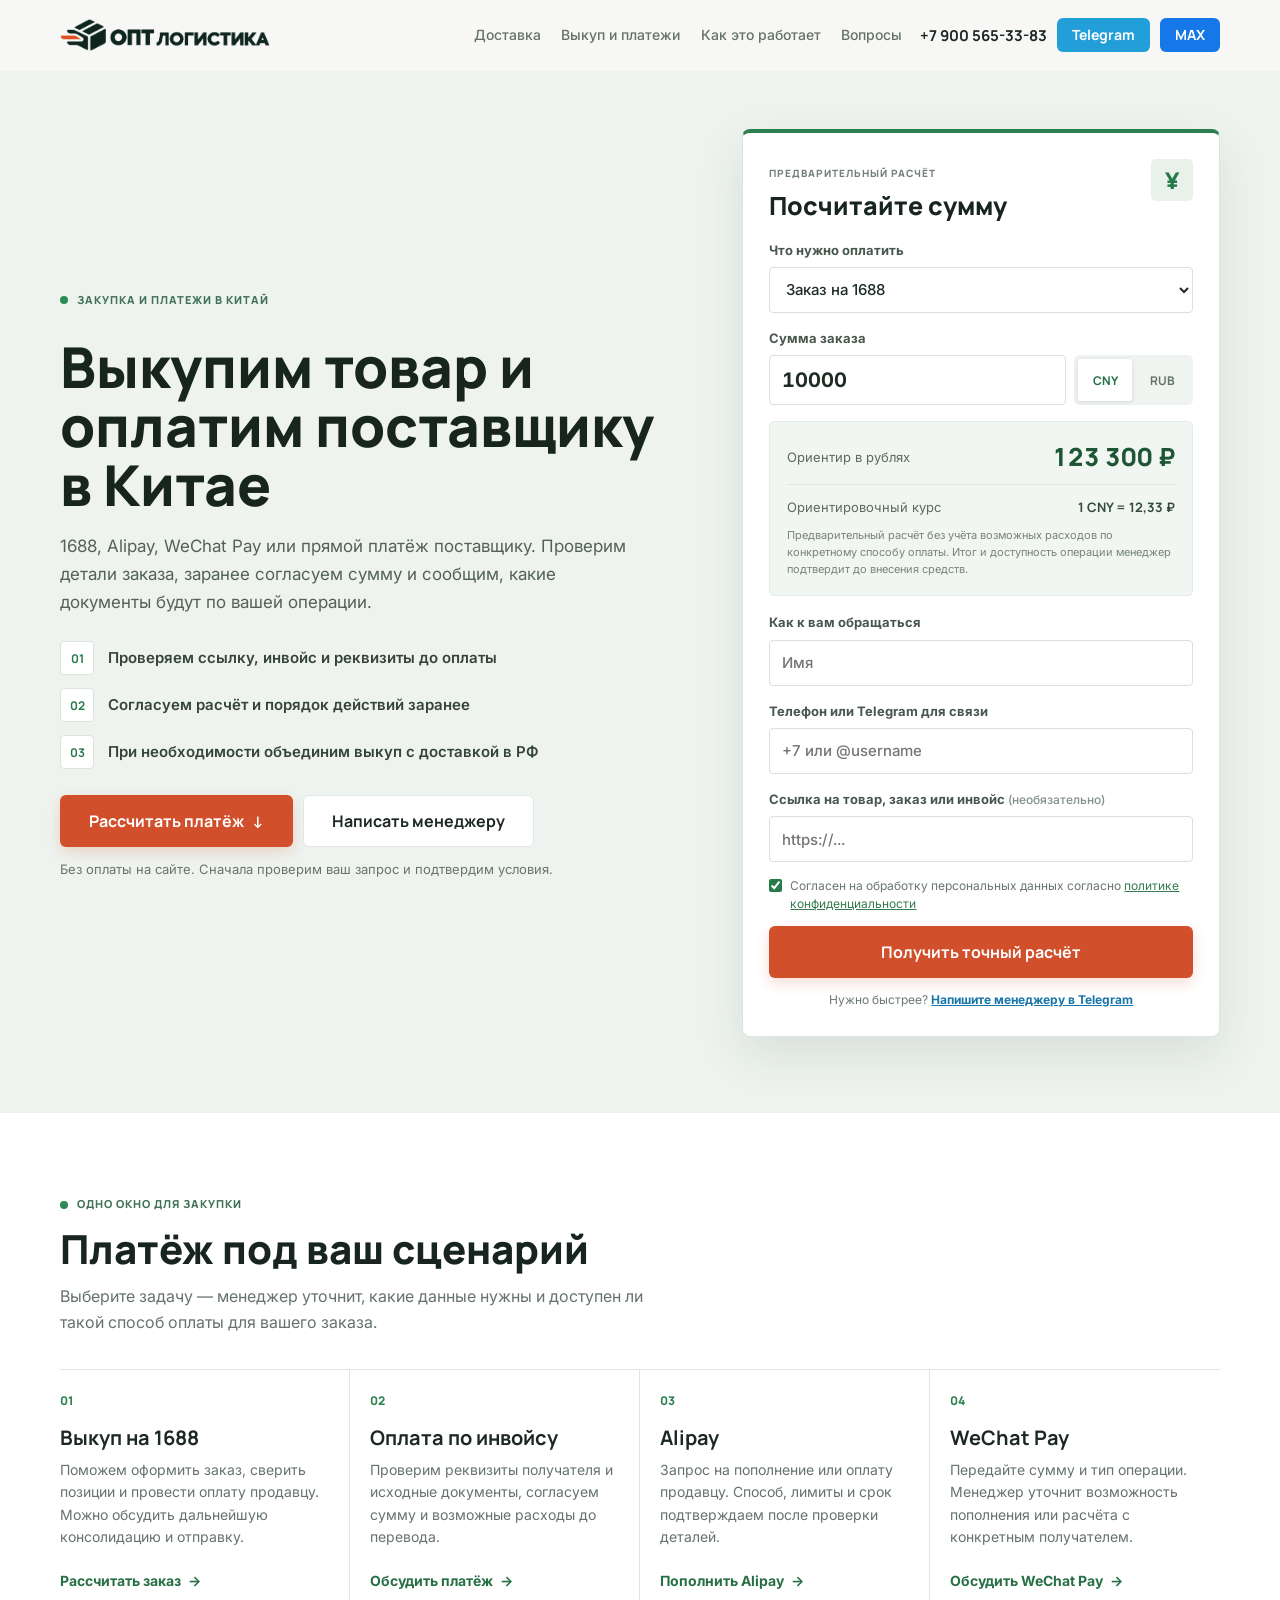
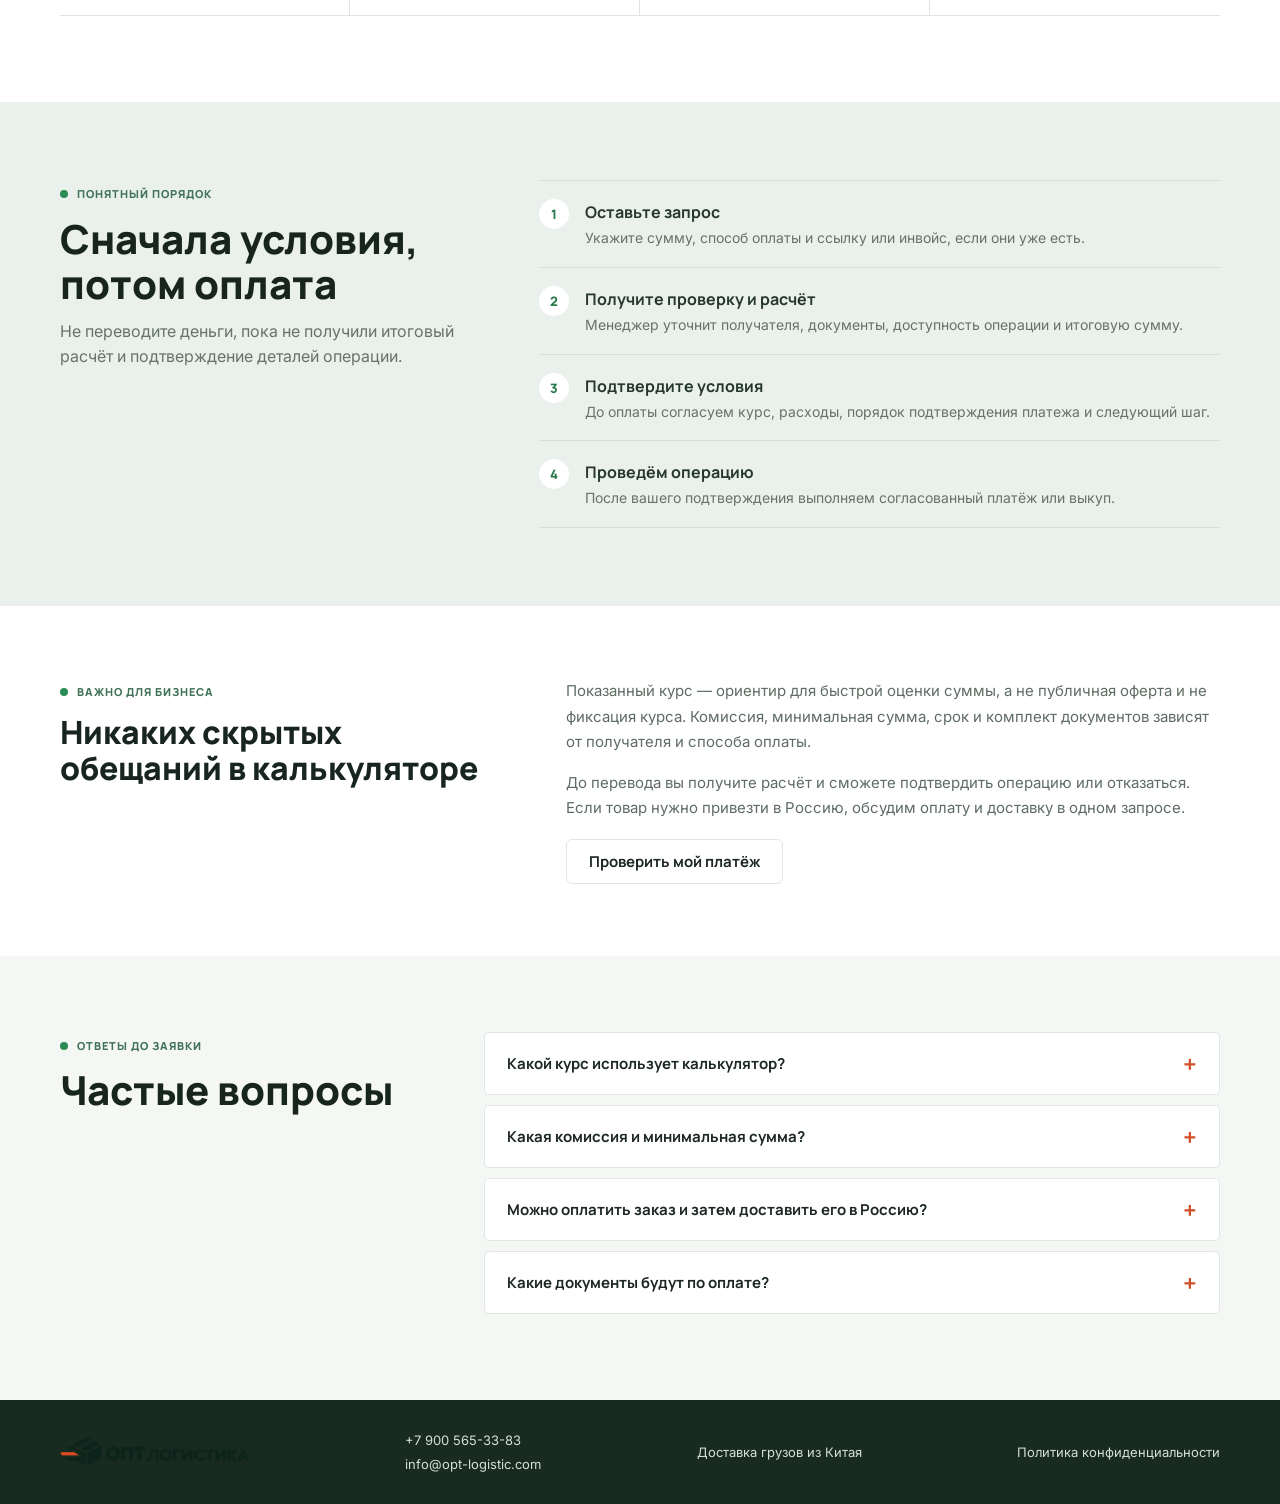
==== commit c6da0bf8: "Optimize buyout landing page for Yandex Direct" ====
--- a/buyout.html
+++ b/buyout.html
@@ -4,10 +4,15 @@
   <meta charset="UTF-8">
   <meta name="viewport" content="width=device-width, initial-scale=1.0">
   <meta name="theme-color" content="#f7f8f6">
+  <meta name="robots" content="index,follow">
   <meta name="description" content="Выкуп товаров у поставщиков в Китае и оплата заказов 1688, Alipay и WeChat Pay. Рассчитайте сумму и согласуйте условия с менеджером Опт-Логистик до оплаты.">
   <meta property="og:title" content="Выкуп и оплата поставщикам в Китае — Опт-Логистик">
   <meta property="og:description" content="Выкуп у поставщиков, оплата 1688, Alipay и WeChat Pay. Предварительный расчёт и согласование условий до платежа.">
   <meta property="og:type" content="website">
+  <meta property="og:url" content="https://opt-logistic.com/buyout.html">
+  <meta property="og:image" content="https://opt-logistic.com/hero-back.png">
+  <meta property="og:locale" content="ru_RU">
+  <link rel="canonical" href="https://opt-logistic.com/buyout.html">
   <link rel="icon" type="image/png" href="pic-ico.png">
   <link rel="apple-touch-icon" href="pic-ico.png">
   <link rel="preconnect" href="https://fonts.googleapis.com">
@@ -15,7 +20,18 @@
   <link href="https://fonts.googleapis.com/css2?family=Manrope:wght@500;600;700;800&family=Inter:wght@400;500;600;700&display=swap" rel="stylesheet">
   <link rel="stylesheet" href="style.css">
   <link rel="stylesheet" href="buyout.css">
-  <title>Выкуп и оплата поставщикам в Китае — Опт-Логистик</title>
+  <title>Выкуп на 1688 и оплата поставщикам в Китае — Опт-Логистик</title>
+  <script type="application/ld+json">
+  {
+    "@context":"https://schema.org",
+    "@type":"Service",
+    "name":"Выкуп товаров и оплата поставщикам в Китае",
+    "serviceType":"Выкуп на 1688, пополнение Alipay и WeChat Pay",
+    "provider":{"@type":"Organization","name":"Опт-Логистик","url":"https://opt-logistic.com/","telephone":"+79005653383","email":"info@opt-logistic.com"},
+    "areaServed":{"@type":"Country","name":"Россия"},
+    "url":"https://opt-logistic.com/buyout.html"
+  }
+  </script>
   <script>
     (function(m,e,t,r,i,k,a){m[i]=m[i]||function(){(m[i].a=m[i].a||[]).push(arguments)};m[i].l=1*new Date();for(var j=0;j<e.scripts.length;j++){if(e.scripts[j].src===r)return}k=e.createElement(t),a=e.getElementsByTagName(t)[0],k.async=1,k.src=r,a.parentNode.insertBefore(k,a)})(window,document,'script','https://mc.yandex.ru/metrika/tag.js?id=113700526','ym');
     ym(113700526,'init',{ssr:true,webvisor:true,clickmap:true,ecommerce:"dataLayer",referrer:document.referrer,url:location.href,accurateTrackBounce:true,trackLinks:true});
@@ -26,16 +42,21 @@
   <header class="header">
     <div class="container header__inner">
       <a href="index.html" class="logo" aria-label="Опт-Логистик — главная"><img class="logo__image" src="logo.png" alt="Опт-Логистик" width="280" height="70"></a>
-      <nav class="nav" aria-label="Основная навигация">
+      <nav class="nav" id="buyout-navigation" aria-label="Основная навигация">
         <a href="index.html#calc">Доставка</a>
         <a href="#services">Выкуп и платежи</a>
         <a href="#steps">Как это работает</a>
         <a href="#faq">Вопросы</a>
+        <a class="nav-contact" data-cfg-href="telegram" data-goal="click_telegram" href="#" target="_blank" rel="noopener">Написать в Telegram</a>
+        <a class="nav-contact" data-cfg-href="max" data-goal="click_max" href="#" target="_blank" rel="noopener">Написать в MAX</a>
       </nav>
+      <button class="menu-toggle" type="button" aria-label="Открыть меню" aria-expanded="false" aria-controls="buyout-navigation">
+        <svg viewBox="0 0 24 24" width="22" height="22" fill="none" stroke="currentColor" stroke-width="2" stroke-linecap="round" aria-hidden="true"><path d="M4 7h16"/><path d="M4 12h16"/><path d="M4 17h16"/></svg>
+      </button>
       <div class="header__contacts">
-        <a class="header__phone" data-cfg-href="tel" data-cfg="phone" href="tel:+79005653383">+7 900 565-33-83</a>
-        <a class="btn btn--tg btn--sm" data-cfg-href="telegram" href="#" target="_blank" rel="noopener">Telegram</a>
-        <a class="btn btn--max btn--sm" data-cfg-href="max" href="#" target="_blank" rel="noopener">MAX</a>
+        <a class="header__phone" data-cfg-href="tel" data-goal="click_phone" data-cfg="phone" href="tel:+79005653383">+7 900 565-33-83</a>
+        <a class="btn btn--tg btn--sm" data-cfg-href="telegram" data-goal="click_telegram" href="#" target="_blank" rel="noopener">Telegram</a>
+        <a class="btn btn--max btn--sm" data-cfg-href="max" data-goal="click_max" href="#" target="_blank" rel="noopener">MAX</a>
       </div>
     </div>
   </header>
@@ -52,7 +73,10 @@
             <div><b>02</b><span>Согласуем расчёт и порядок действий заранее</span></div>
             <div><b>03</b><span>При необходимости объединим выкуп с доставкой в РФ</span></div>
           </div>
-          <a class="btn btn--primary btn--lg" href="#buyout-calculator">Рассчитать платёж <span aria-hidden="true">↓</span></a>
+          <div class="buyout-hero__actions">
+            <a class="btn btn--primary btn--lg" href="#buyout-calculator" data-goal="buyout_calc_cta">Рассчитать платёж <span aria-hidden="true">↓</span></a>
+            <a class="btn btn--outline btn--lg" data-cfg-href="telegram" data-goal="click_telegram" href="#" target="_blank" rel="noopener">Написать менеджеру</a>
+          </div>
           <p class="buyout-reassurance">Без оплаты на сайте. Сначала проверим ваш запрос и подтвердим условия.</p>
         </div>
 
@@ -93,6 +117,7 @@
             <label class="buyout-consent"><input name="consent" type="checkbox" required checked><span>Согласен на обработку персональных данных согласно <a href="privacy.html">политике конфиденциальности</a></span></label>
             <button class="btn btn--primary btn--block btn--lg" id="buyout-submit" type="submit">Получить точный расчёт</button>
             <p class="buyout-form__status" id="buyout-status" role="status" aria-live="polite"></p>
+            <p class="buyout-form__direct">Нужно быстрее? <a data-cfg-href="telegram" data-goal="click_telegram" href="#" target="_blank" rel="noopener">Напишите менеджеру в Telegram</a></p>
           </form>
         </section>
       </div>
@@ -140,8 +165,9 @@
     </section>
   </main>
 
-  <footer class="buyout-footer"><div class="container buyout-footer__inner"><a href="index.html" class="logo"><img class="logo__image" src="logo.png" alt="Опт-Логистик" width="280" height="70"></a><div><a data-cfg-href="tel" data-cfg="phone" href="tel:+79005653383">+7 900 565-33-83</a><a data-cfg-href="mailto" data-cfg="email" href="mailto:info@opt-logistic.com">info@opt-logistic.com</a></div><a href="index.html">Доставка грузов из Китая</a><a href="privacy.html">Политика конфиденциальности</a></div></footer>
+  <footer class="buyout-footer"><div class="container buyout-footer__inner"><a href="index.html" class="logo"><img class="logo__image" src="logo.png" alt="Опт-Логистик" width="280" height="70"></a><div><a data-cfg-href="tel" data-goal="click_phone" data-cfg="phone" href="tel:+79005653383">+7 900 565-33-83</a><a data-cfg-href="mailto" data-cfg="email" href="mailto:info@opt-logistic.com">info@opt-logistic.com</a></div><a href="index.html">Доставка грузов из Китая</a><a href="privacy.html">Политика конфиденциальности</a></div></footer>
   <script src="config.js"></script>
   <script src="buyout.js"></script>
+  <script src="mobile-menu.js"></script>
 </body>
 </html>
--- a/style.css
+++ b/style.css
@@ -90,6 +90,14 @@
 .nav { display: flex; gap: clamp(10px, 1.35vw, 18px); margin-left: auto; flex: 0 1 auto; }
 .nav a { text-decoration: none; color: var(--muted); font-weight: 500; font-size: 14px; white-space: nowrap; }
 .nav a:hover { color: var(--ink); }
+.nav .nav-contact { display: none; }
+.menu-toggle { display: none; width: 42px; height: 42px; flex: 0 0 42px; align-items: center; justify-content: center; padding: 0; border: 1px solid var(--line); border-radius: 5px; color: var(--ink); background: #fff; cursor: pointer; }
+.menu-toggle:focus-visible { outline: 2px solid var(--accent); outline-offset: 2px; }
+.menu-toggle svg { display: block; }
+.menu-toggle svg path { transform-box: fill-box; transform-origin: center; transition: transform .15s, opacity .15s; }
+.menu-toggle[aria-expanded="true"] svg path:first-child { transform: translateY(5px) rotate(45deg); }
+.menu-toggle[aria-expanded="true"] svg path:nth-child(2) { opacity: 0; }
+.menu-toggle[aria-expanded="true"] svg path:last-child { transform: translateY(-5px) rotate(-45deg); }
 .header__contacts { display: flex; align-items: center; gap: 10px; flex: 0 0 auto; }
 .contact-actions { display: flex; flex-wrap: wrap; gap: 8px; }
 .header__phone { font: 700 15px 'Manrope', sans-serif; text-decoration: none; white-space: nowrap; }
@@ -299,7 +307,13 @@
    АДАПТИВ
    ===================================================================== */
 @media (max-width: 1080px) {
-  .nav { display: none; }
+  .header__inner { position: relative; }
+  .menu-toggle { display: inline-flex; margin-left: auto; }
+  .header__inner > .nav { display: none; position: absolute; top: calc(100% + 1px); left: 0; right: 0; z-index: 55; flex-direction: column; gap: 0; margin: 0; padding: 8px 20px 12px; background: #fff; border: 1px solid var(--line); border-top: 0; box-shadow: 0 12px 24px rgba(21, 39, 32, .12); }
+  .header__inner > .nav.is-open { display: flex; }
+  .header__inner > .nav a { padding: 12px 4px; border-bottom: 1px solid var(--line); white-space: normal; }
+  .header__inner > .nav a:last-child { border-bottom: 0; }
+  .header__inner > .nav .nav-contact { display: block; }
   .header__contacts { margin-left: auto; }
   .methods { grid-template-columns: repeat(2, 1fr); gap: 24px; }
   .method--hl, .method--hl.reveal.in { transform: none; }
@@ -334,7 +348,7 @@
   .hero__text h1 { font-size: 36px; }
   .hero__sub { font-size: 16px; }
   .header__phone { display: none; }
-  .header__inner { gap: 12px; }
+  .header__inner { gap: 8px; }
   .logo__image { width: 170px; height: 46px; }
   .topbar { font-size: 13px; }
   .topbar__link { display: none; }
@@ -356,6 +370,8 @@
   .footer__bottom { flex-direction: column; gap: 10px; }
   .header__contacts { gap: 6px; }
   .header__contacts .btn { padding: 8px 9px; font-size: 13px; }
+  .header__contacts { display: none; }
+  .menu-toggle { margin-left: 0; }
   .mobile-bar {
     display: grid; grid-template-columns: 1fr 1fr 1.4fr; gap: 8px; position: fixed; left: 0; right: 0; bottom: 0; z-index: 60;
     padding: 10px 14px calc(10px + env(safe-area-inset-bottom)); background: #fff; border-top: 1px solid var(--line);
--- a/buyout.css
+++ b/buyout.css
@@ -8,6 +8,8 @@
 .buyout-eyebrow > span { display: inline-block; width: 8px; height: 8px; border-radius: 50%; background: #2c8c55; }
 .buyout-hero h1 { max-width: 630px; margin: 18px 0; font-size: clamp(38px, 4.4vw, 58px); line-height: 1.05; color: var(--buyout-ink); }
 .buyout-lead { max-width: 570px; color: #526159; font-size: 17px; line-height: 1.65; margin: 0 0 25px; }
+.buyout-hero__actions { display: flex; flex-wrap: wrap; gap: 10px; }
+.buyout-hero__actions .btn { min-height: 52px; }
 .buyout-points { display: grid; gap: 13px; margin: 0 0 26px; }
 .buyout-points > div { display: flex; gap: 14px; align-items: center; font-size: 15px; font-weight: 600; color: #34443a; }
 .buyout-points b { flex: 0 0 34px; height: 34px; display: grid; place-items: center; background: #fff; border: 1px solid #dbe5dd; border-radius: 4px; color: #277b4a; font: 700 12px 'Manrope', sans-serif; }
@@ -40,6 +42,8 @@
 .buyout-form__status { min-height: 0; margin: 10px 0 0; text-align: center; color: #267b49; font-size: 13px; }
 .buyout-form__status:empty { display: none; }
 .buyout-form__status.is-error { color: #b4392c; }
+.buyout-form__direct { margin: 13px 0 0; color: #6c786f; text-align: center; font-size: 12px; }
+.buyout-form__direct a { color: #1875a7; font-weight: 700; }
 .buyout-service-band { padding: 78px 0 86px; background: #fff; }
 .buyout-section-heading { max-width: 680px; margin-bottom: 34px; }
 .buyout-section-heading h2, .buyout-how h2, .buyout-proof h2, .buyout-faq h2 { margin: 12px 0; color: var(--buyout-ink); font-size: clamp(28px, 3.2vw, 40px); }
@@ -77,7 +81,8 @@
 .buyout-footer a { color: inherit; text-decoration: none; font-size: 13px; }
 .buyout-footer a:hover { color: #fff; }
 @media (max-width: 1080px) {
-  .buyout-page .nav { display: none; }
+  .buyout-page .header__inner > .nav { display: none; }
+  .buyout-page .header__inner > .nav.is-open { display: flex; }
   .buyout-hero__grid { grid-template-columns: 1fr minmax(350px, .85fr); gap: 30px; }
   .buyout-service-grid { grid-template-columns: repeat(2, 1fr); }
   .buyout-service:nth-child(2) { border-right: 0; }
@@ -86,14 +91,16 @@
 }
 @media (max-width: 760px) {
   .buyout-page .header__inner { gap: 8px; }
-  .buyout-page .logo__image { width: 150px; height: 44px; }
+  .buyout-page .logo__image { width: clamp(110px, calc(100vw - 206px), 150px); height: 44px; }
   .buyout-page .header__phone { display: none; }
   .buyout-page .header__contacts { gap: 6px; }
   .buyout-page .header__contacts .btn { padding: 8px 9px; font-size: 12px; }
+  .buyout-page .header__contacts { display: none; }
   .buyout-hero { padding: 38px 0 52px; }
   .buyout-hero__grid { grid-template-columns: minmax(0, 1fr); gap: 28px; }
   .buyout-hero h1 { font-size: 39px; }
   .buyout-lead { font-size: 16px; }
+  .buyout-hero__actions .btn { flex: 1 1 190px; padding-left: 14px; padding-right: 14px; }
   .buyout-calc { padding: 21px 18px; }
   .buyout-service-band, .buyout-how, .buyout-proof, .buyout-faq { padding: 56px 0; }
   .buyout-how__grid, .buyout-proof__inner, .buyout-faq__grid { grid-template-columns: minmax(0, 1fr); gap: 26px; }
@@ -104,7 +111,7 @@
 }
 @media (max-width: 420px) {
   .buyout-page .container { padding-left: 16px; padding-right: 16px; }
-  .buyout-page .logo__image { width: 132px; }
+  .buyout-page .logo__image { width: 150px; }
   .buyout-page .header__contacts .btn { padding: 8px 7px; }
   .buyout-hero h1 { font-size: 35px; }
   .buyout-service-grid { grid-template-columns: minmax(0, 1fr); }
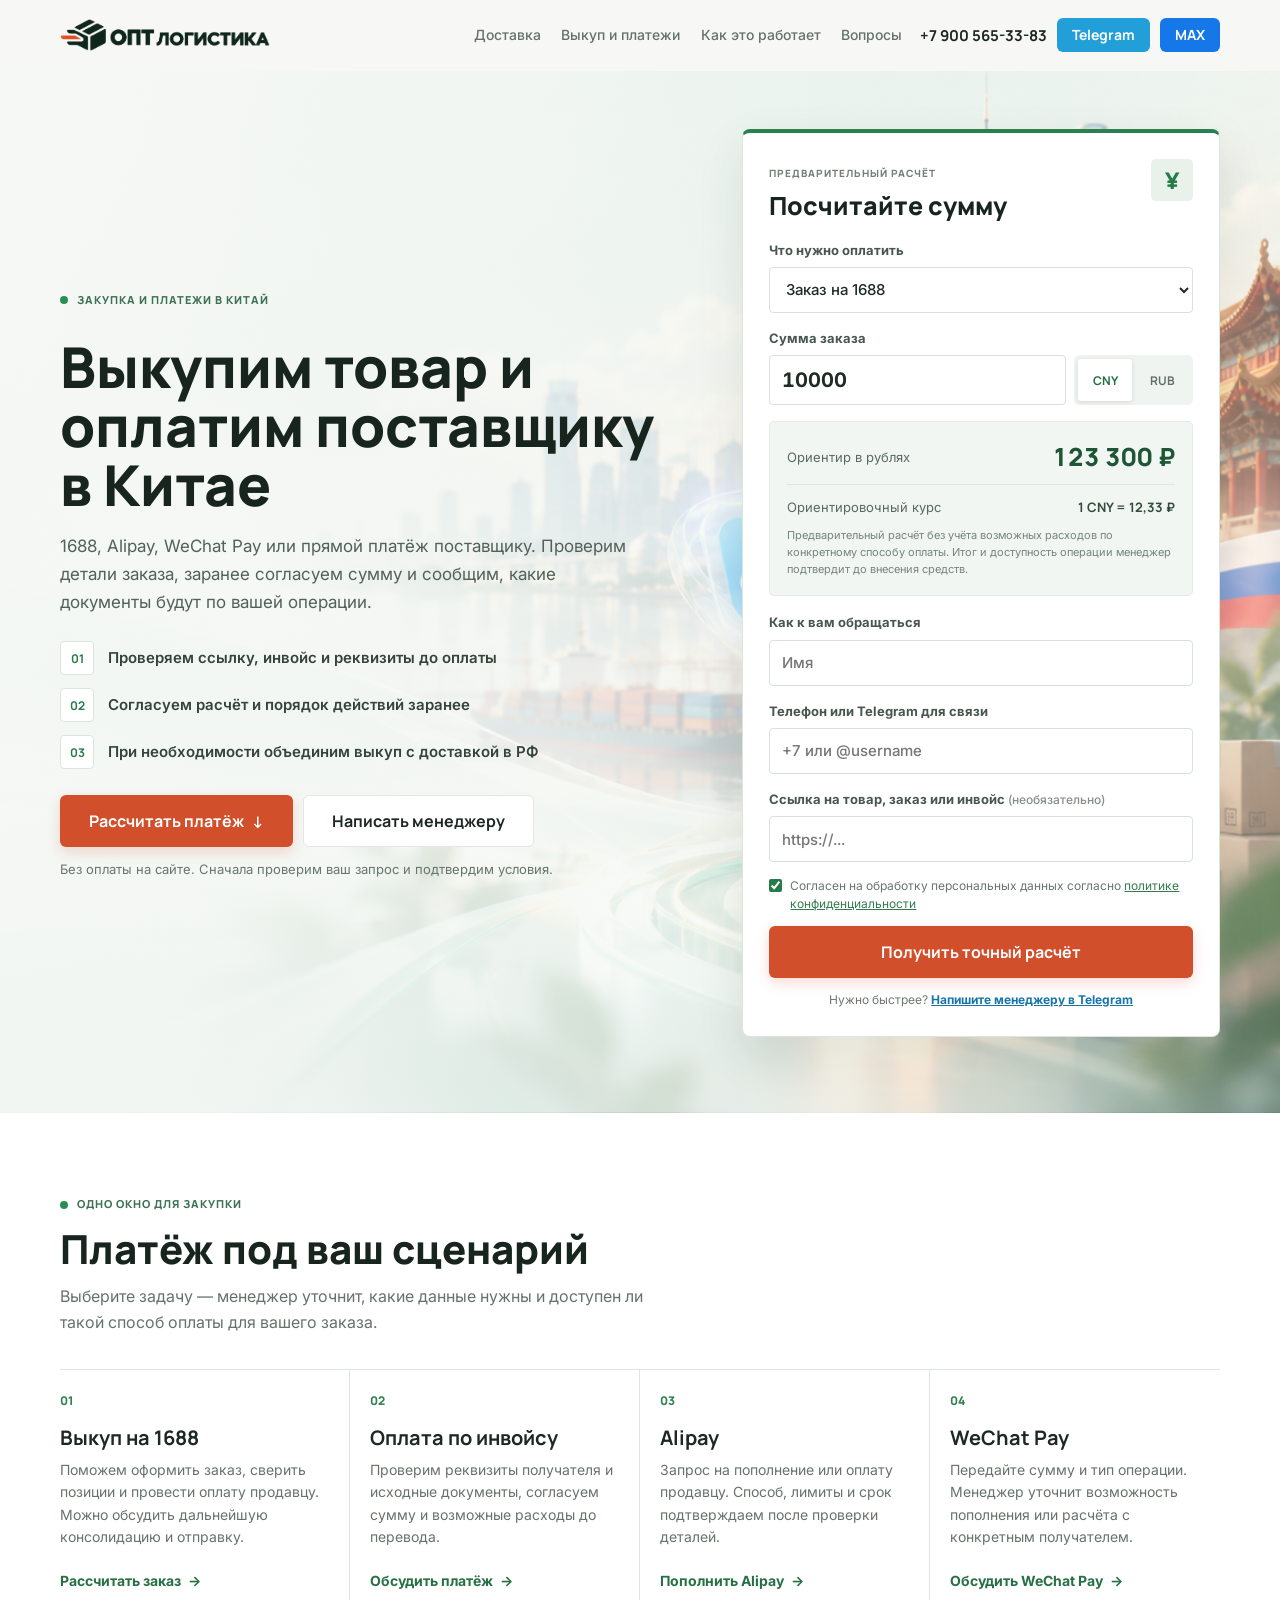
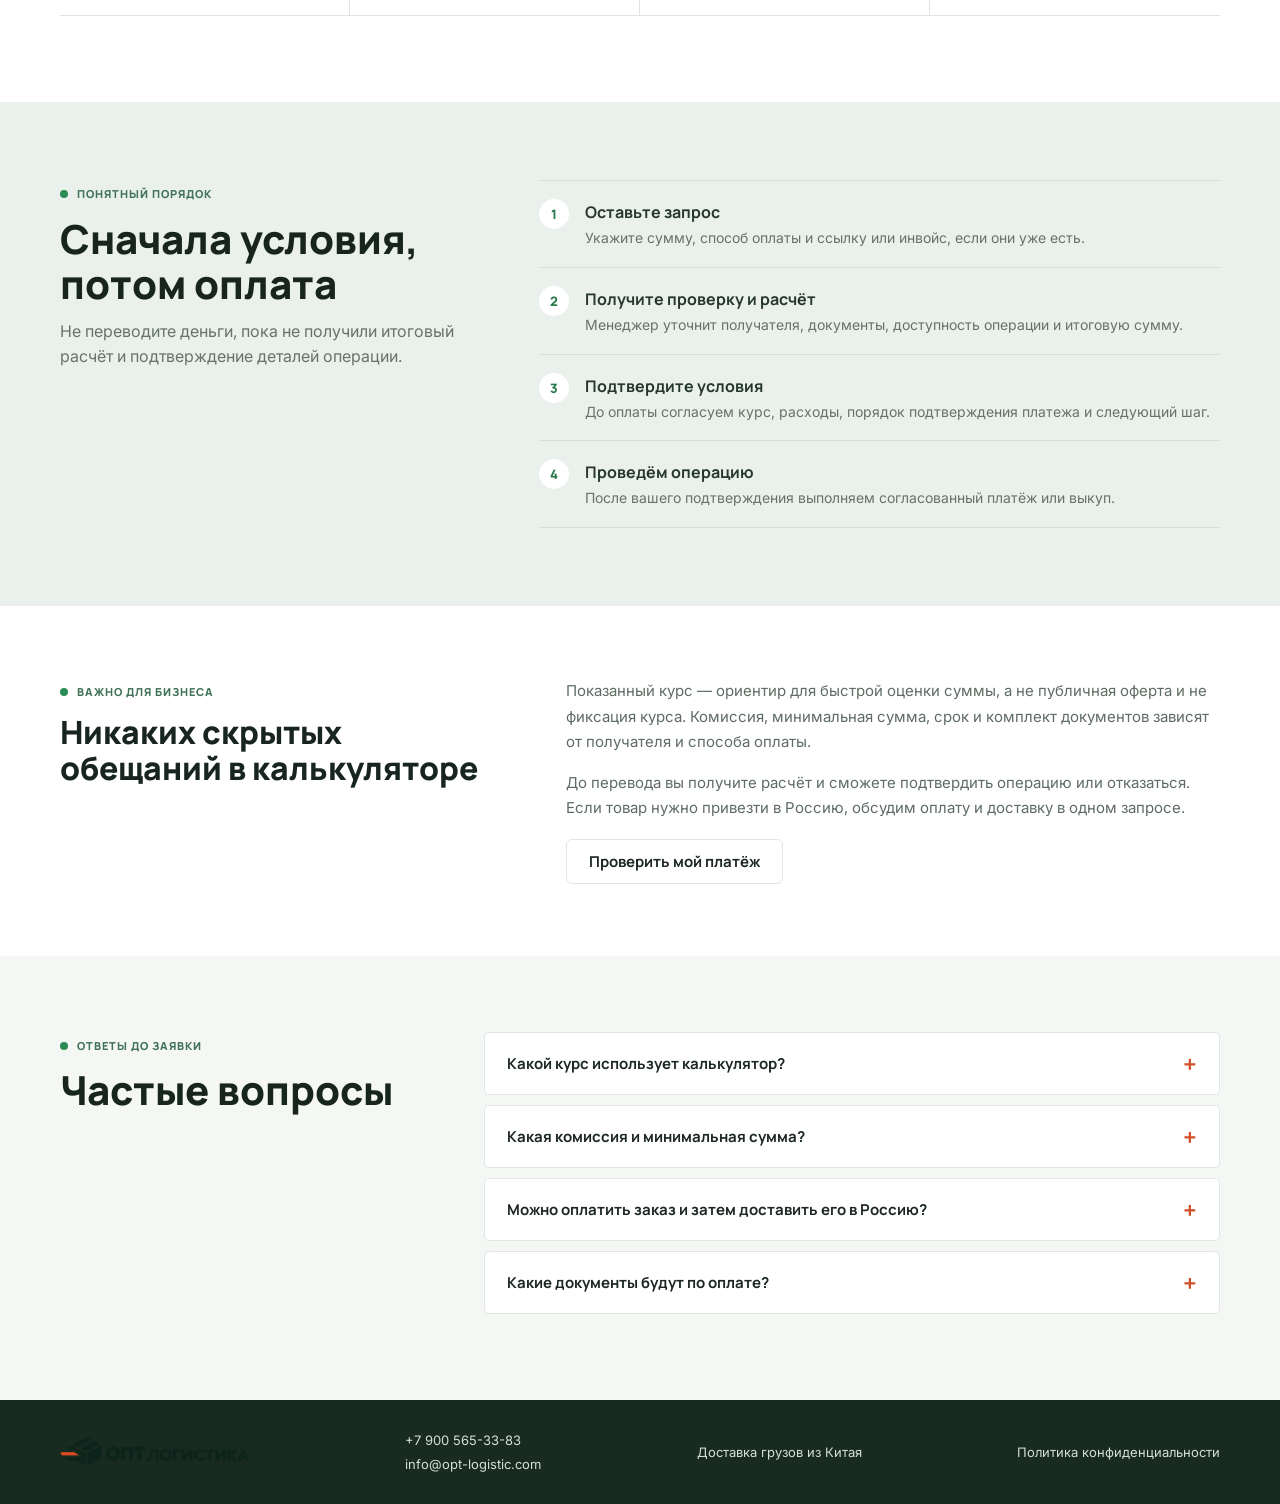
==== commit 0e31ca00: "Add payment hero background image" ====
--- a/buyout.html
+++ b/buyout.html
@@ -10,7 +10,7 @@
   <meta property="og:description" content="Выкуп у поставщиков, оплата 1688, Alipay и WeChat Pay. Предварительный расчёт и согласование условий до платежа.">
   <meta property="og:type" content="website">
   <meta property="og:url" content="https://opt-logistic.com/buyout.html">
-  <meta property="og:image" content="https://opt-logistic.com/hero-back.png">
+  <meta property="og:image" content="https://opt-logistic.com/hero-back-pays.png">
   <meta property="og:locale" content="ru_RU">
   <link rel="canonical" href="https://opt-logistic.com/buyout.html">
   <link rel="icon" type="image/png" href="pic-ico.png">
--- a/buyout.css
+++ b/buyout.css
@@ -1,7 +1,7 @@
 .buyout-page { --buyout-ink: #18251f; --buyout-muted: #66736c; --buyout-line: #dfe6e1; --buyout-green: #20774a; }
 .buyout-page .header__inner { gap: 18px; }
 .buyout-page .nav { gap: clamp(12px, 1.6vw, 22px); }
-.buyout-hero { padding: 58px 0 76px; background: #eef3ef; }
+.buyout-hero { padding: 58px 0 76px; background-color: #eef3ef; background-image: linear-gradient(90deg, rgba(245, 248, 245, .9) 0%, rgba(245, 248, 245, .78) 43%, rgba(245, 248, 245, .28) 100%), url("hero-back-pays.png"); background-position: center, center right; background-size: cover; }
 .buyout-hero__grid { display: grid; grid-template-columns: minmax(0, 1.04fr) minmax(390px, .82fr); gap: clamp(32px, 6vw, 80px); align-items: center; }
 .buyout-hero__copy { max-width: 610px; }
 .buyout-eyebrow { display: inline-flex; align-items: center; gap: 9px; color: #407257; font: 800 11px/1.3 'Manrope', sans-serif; letter-spacing: 1px; }
@@ -96,7 +96,7 @@
   .buyout-page .header__contacts { gap: 6px; }
   .buyout-page .header__contacts .btn { padding: 8px 9px; font-size: 12px; }
   .buyout-page .header__contacts { display: none; }
-  .buyout-hero { padding: 38px 0 52px; }
+  .buyout-hero { padding: 38px 0 52px; background-image: linear-gradient(180deg, rgba(245, 248, 245, .86) 0%, rgba(245, 248, 245, .9) 56%, rgba(245, 248, 245, .78) 100%), url("hero-back-pays.png"); background-position: center, 64% center; }
   .buyout-hero__grid { grid-template-columns: minmax(0, 1fr); gap: 28px; }
   .buyout-hero h1 { font-size: 39px; }
   .buyout-lead { font-size: 16px; }
